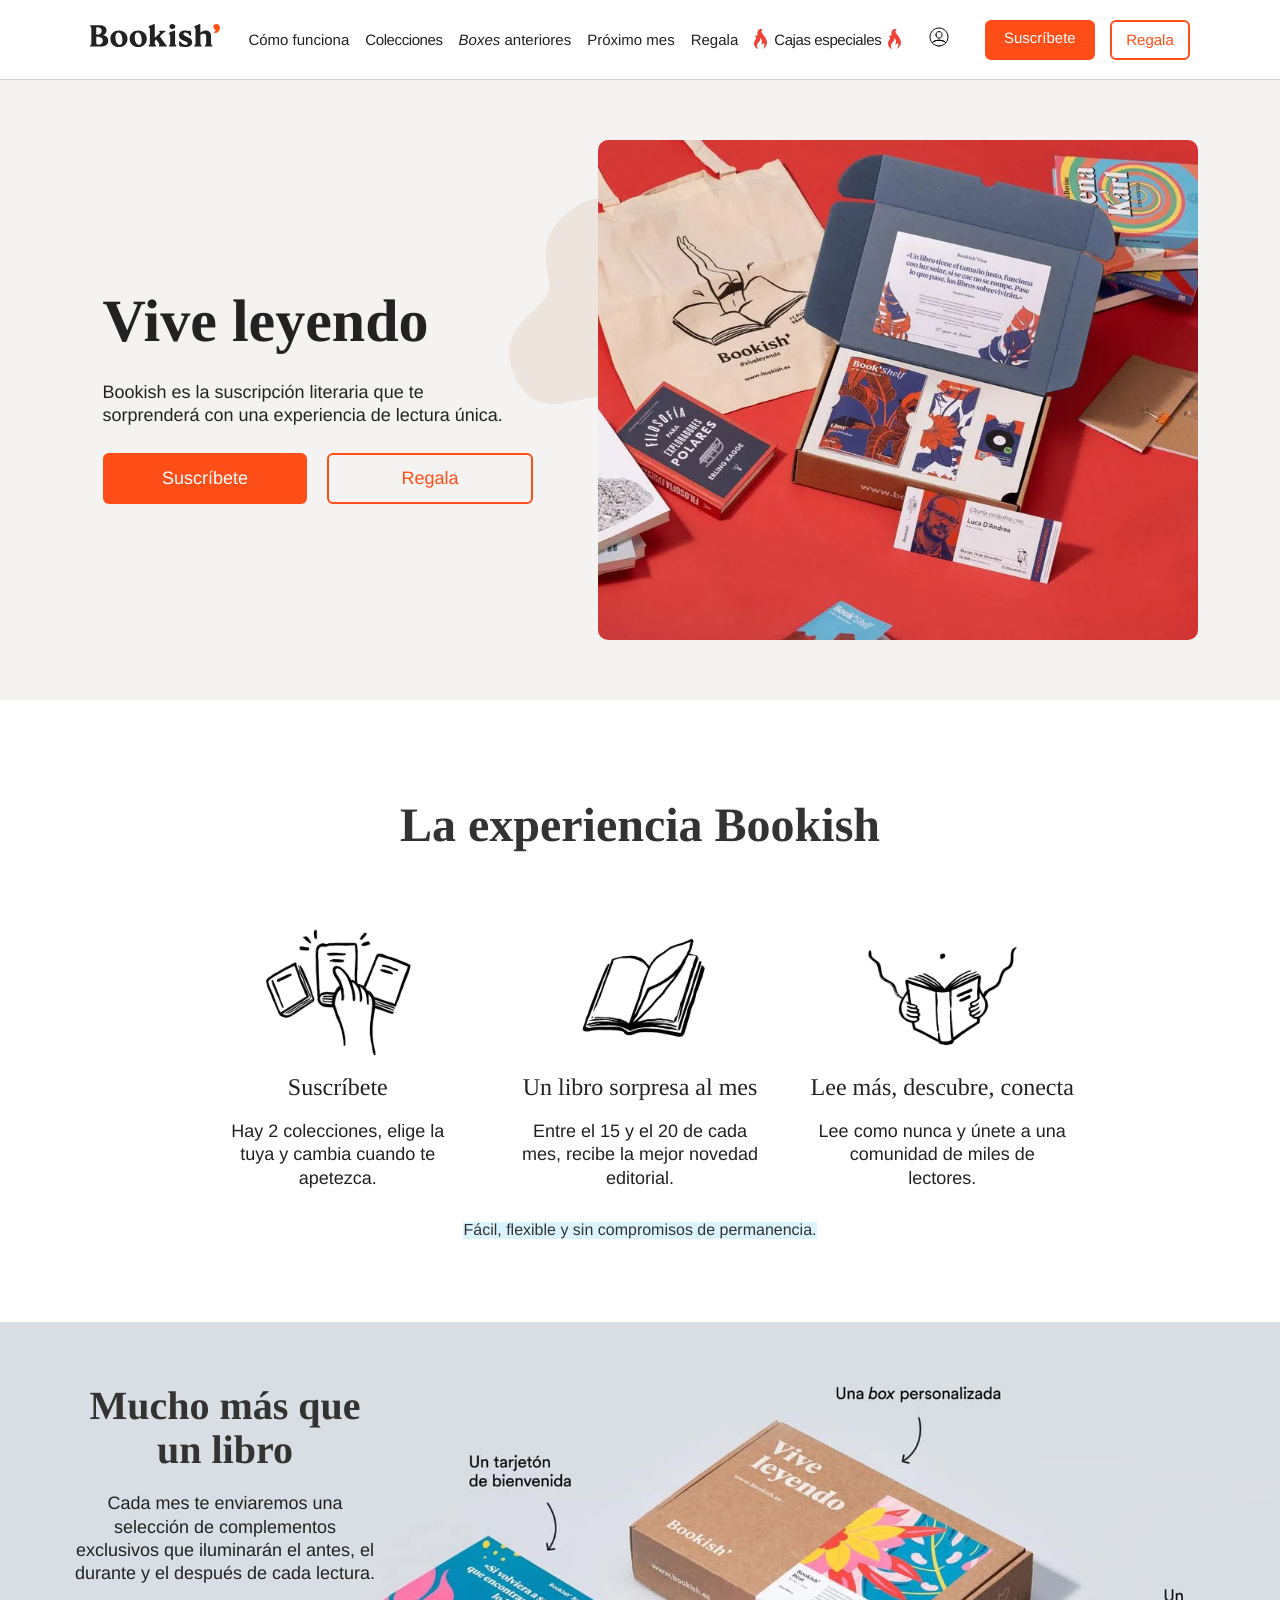
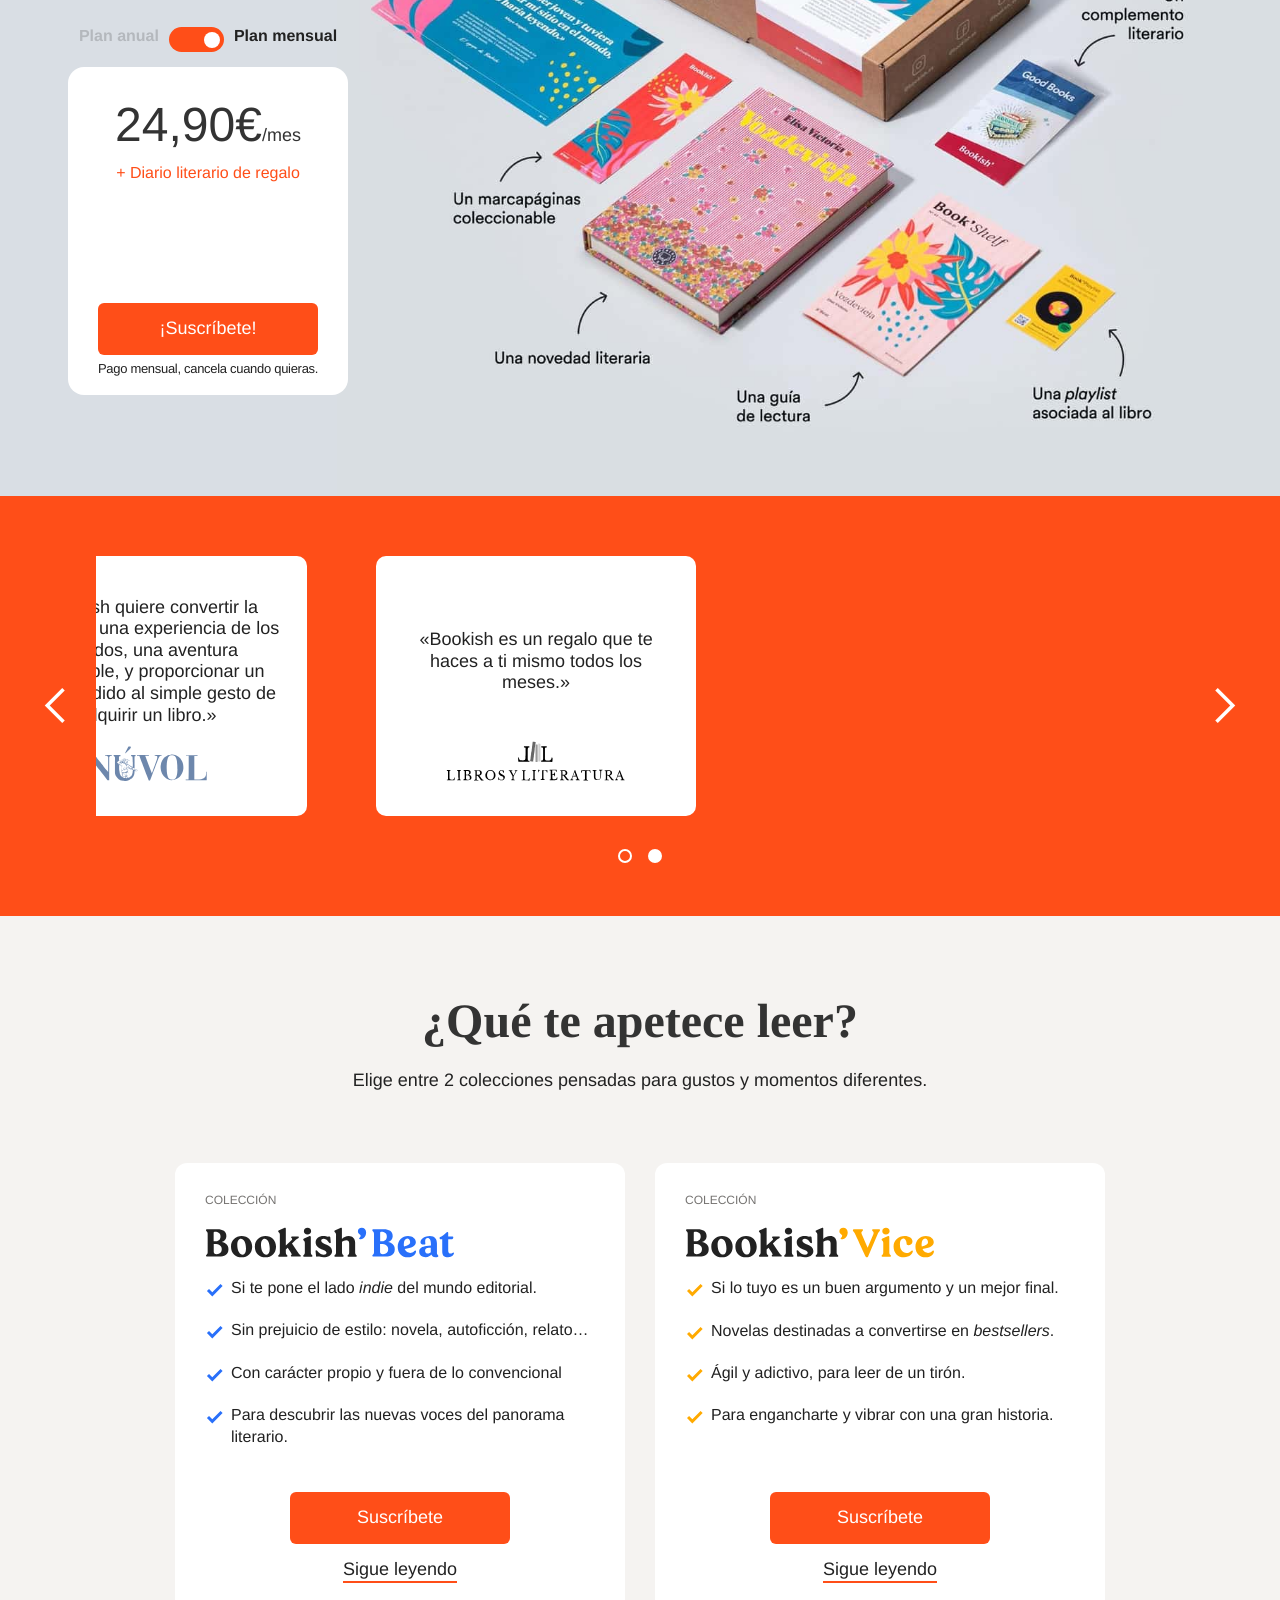
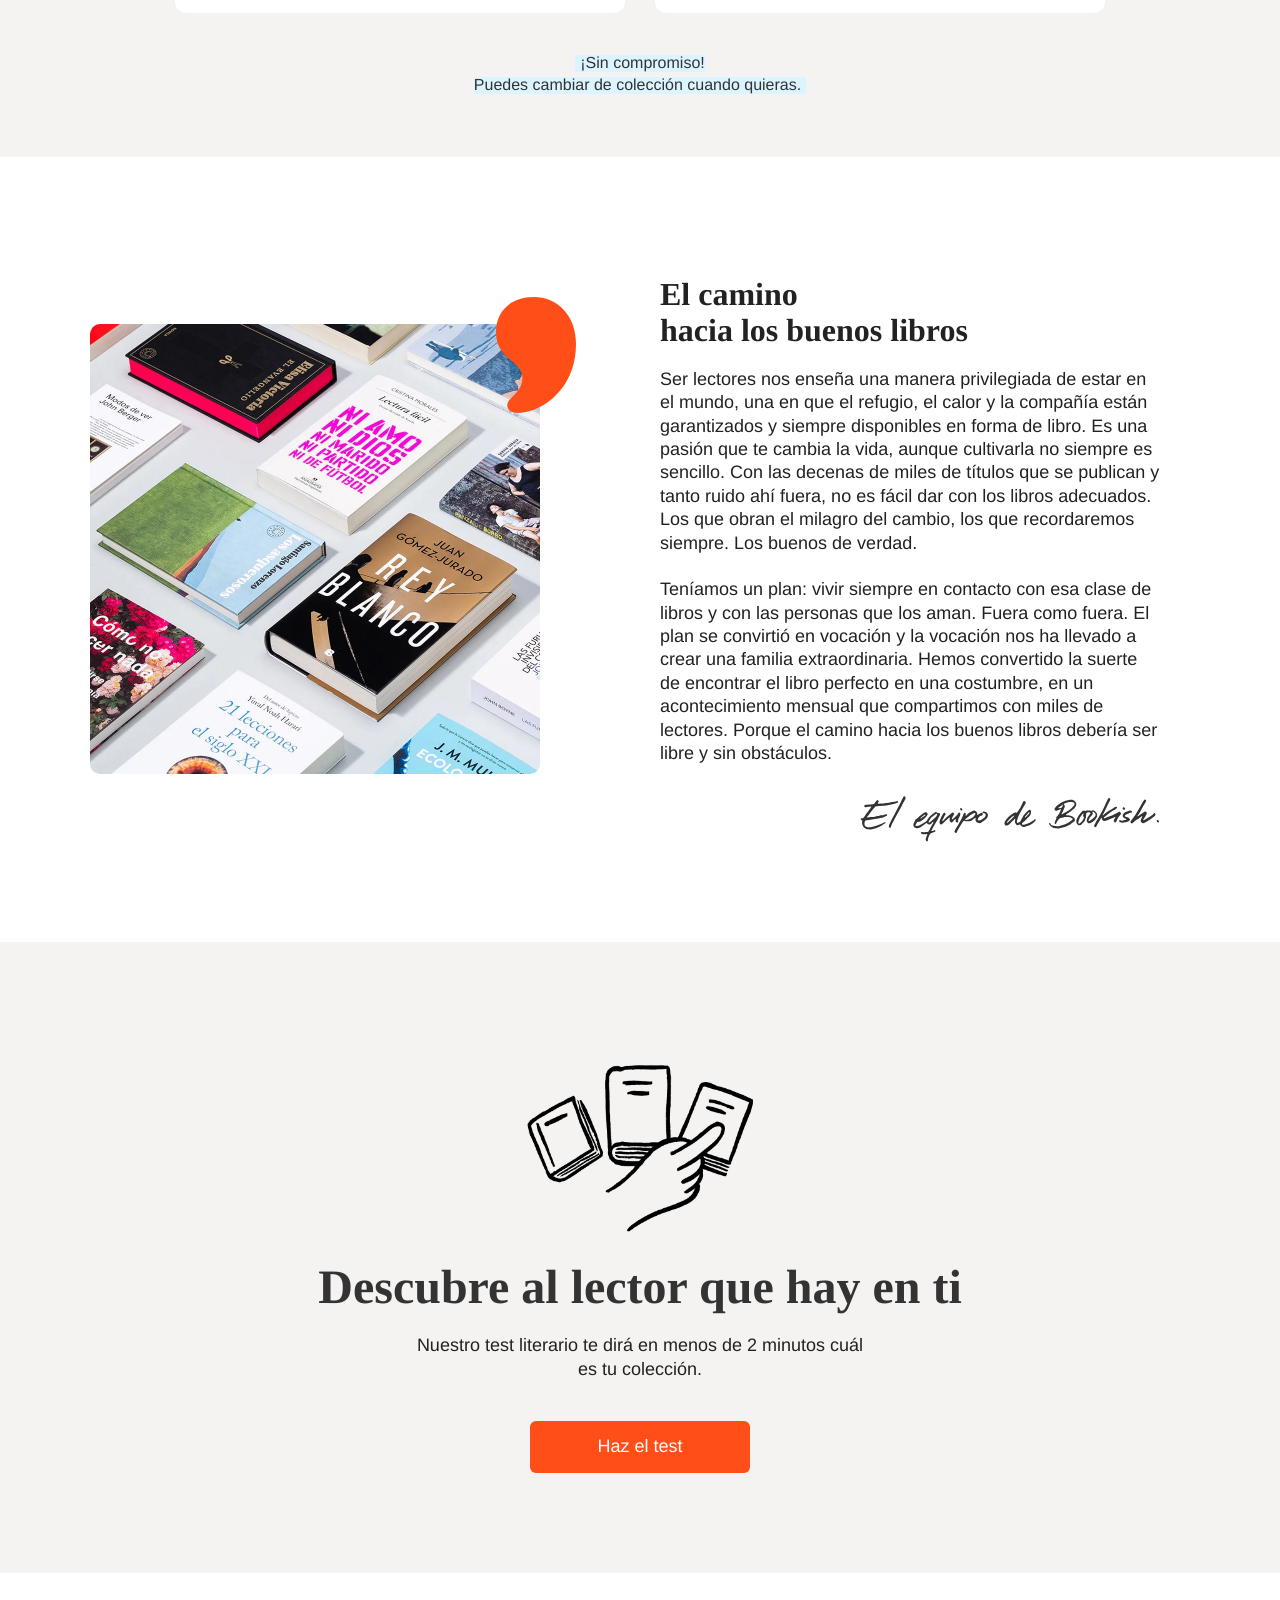
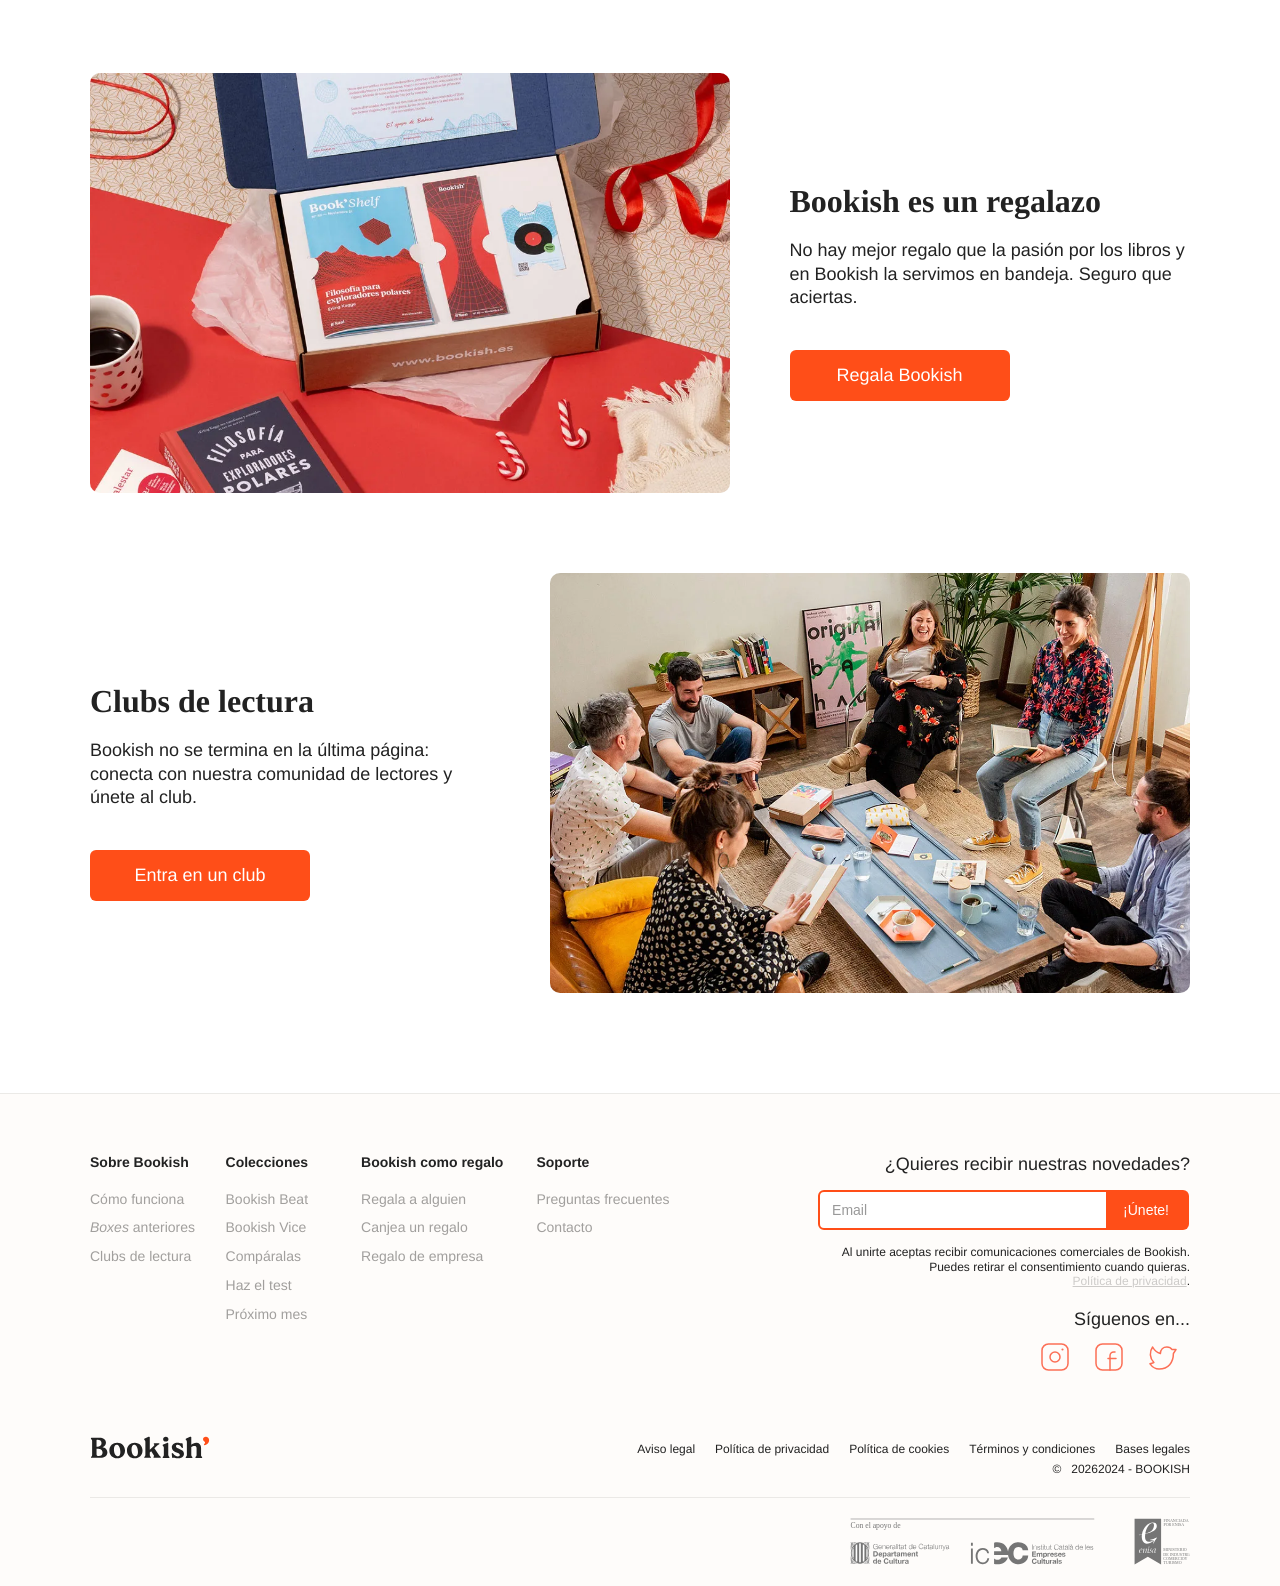
==== Bookish - Tu suscripción literaria.html @ 5142636c "added templates" ====
<!DOCTYPE html>
<!-- Last Published: Mon Apr 01 2024 09:16:56 GMT+0000 (Coordinated Universal Time) -->
<html data-wf-domain="www.bookish.es" data-wf-page="659bbad4dfbb35d8bf78a9a3" data-wf-site="6066efceac899333ef24572a"
    class="w-mod-js wf-ptsans-n4-active wf-ptsans-i4-active wf-ptsans-n7-active wf-ptsans-i7-active wf-montserrat-n1-active wf-montserrat-i1-active wf-montserrat-n2-active wf-montserrat-i2-active wf-montserrat-n3-active wf-montserrat-i3-active wf-montserrat-n4-active wf-montserrat-i4-active wf-montserrat-n5-active wf-montserrat-i5-active wf-montserrat-n6-active wf-montserrat-i6-active wf-montserrat-n7-active wf-montserrat-i7-active wf-montserrat-n8-active wf-montserrat-i8-active wf-montserrat-n9-active wf-montserrat-i9-active wf-inconsolata-n4-active wf-inconsolata-n7-active wf-active w-mod-ix">

<head>
    <meta http-equiv="content-type" content="text/html; charset=UTF-8">
    <style>
        .wf-force-outline-none[tabindex="-1"]:focus {
            outline: none;
        }
    </style>
    <meta charset="utf-8">
    <title>Bookish - Tu suscripción literaria</title>
    <link href="Bookish%20-%20Tu%20suscripci%C3%B3n%20literaria_files/new-bookish.webflow.f3809dcb9.min.css"
        rel="stylesheet" type="text/css">
    <link href="https://fonts.googleapis.com/" rel="preconnect">
    <link href="https://fonts.gstatic.com/" rel="preconnect" crossorigin="anonymous">
    <script type="text/javascript" charset="UTF-8" async=""
        src="Bookish%20-%20Tu%20suscripci%C3%B3n%20literaria_files/state.js"></script>
    <script type="text/javascript" async="" src="Bookish%20-%20Tu%20suscripci%C3%B3n%20literaria_files/v6.js"></script>
    <script type="text/javascript" async="" src="Bookish%20-%20Tu%20suscripci%C3%B3n%20literaria_files/js"></script>
    <script type="text/javascript" async="" src="Bookish%20-%20Tu%20suscripci%C3%B3n%20literaria_files/uc.js"
        id="Cookiebot"></script>
    <script async="" src="Bookish%20-%20Tu%20suscripci%C3%B3n%20literaria_files/gtm.js"></script>
    <script src="Bookish%20-%20Tu%20suscripci%C3%B3n%20literaria_files/webfont.js" type="text/javascript"></script>
    <link rel="stylesheet" href="Bookish%20-%20Tu%20suscripci%C3%B3n%20literaria_files/css.css" media="all">
    <script
        type="text/javascript">WebFont.load({ google: { families: ["PT Sans:400,400italic,700,700italic", "Montserrat:100,100italic,200,200italic,300,300italic,400,400italic,500,500italic,600,600italic,700,700italic,800,800italic,900,900italic", "Inconsolata:400,700"] } });</script>
    <script
        type="text/javascript">!function (o, c) { var n = c.documentElement, t = " w-mod-"; n.className += t + "js", ("ontouchstart" in o || o.DocumentTouch && c instanceof DocumentTouch) && (n.className += t + "touch") }(window, document);</script>
    <link
        href="https://assets-global.website-files.com/6066efceac899333ef24572a/60ab5e005cd420c2015b7c7e_bookish_favicon.png"
        rel="shortcut icon" type="image/x-icon">
    <link
        href="https://assets-global.website-files.com/6066efceac899333ef24572a/60ab5e0ccd8d1a595d7149c8_bookish_webclip.png"
        rel="apple-touch-icon">
    <link href="https://www.bookish.es/" rel="canonical"><!-- Google Tag Manager -->
    <script>(function (w, d, s, l, i) {
            w[l] = w[l] || []; w[l].push({
                'gtm.start':
                    new Date().getTime(), event: 'gtm.js'
            }); var f = d.getElementsByTagName(s)[0],
                j = d.createElement(s), dl = l != 'dataLayer' ? '&l=' + l : ''; j.async = true; j.src =
                    'https://www.googletagmanager.com/gtm.js?id=' + i + dl; f.parentNode.insertBefore(j, f);
        })(window, document, 'script', 'dataLayer', 'GTM-MS2N8386');</script>
    <!-- End Google Tag Manager -->

    <style>
        body {
            text-rendering: geometricPrecision !important;
            -webkit-font-smoothing: antialiased !important;
            -moz-osx-font-smoothing: grayscale !important;
        }

        .async-hide {
            opacity: 0 !important
        }

    </style>

<meta http-equiv="origin-trial"
        content="AymqwRC7u88Y4JPvfIF2F37QKylC04248hLCdJAsh8xgOfe/dVJPV3XS3wLFca1ZMVOtnBfVjaCMTVudWM//5g4AAAB7eyJvcmlnaW4iOiJodHRwczovL3d3dy5nb29nbGV0YWdtYW5hZ2VyLmNvbTo0NDMiLCJmZWF0dXJlIjoiUHJpdmFjeVNhbmRib3hBZHNBUElzIiwiZXhwaXJ5IjoxNjk1MTY3OTk5LCJpc1RoaXJkUGFydHkiOnRydWV9">
</head>

<body class="body-3">
    <div data-animation="over-left" class="navbar w-nav" data-easing2="ease-out" data-easing="ease-out"
        data-collapse="medium" data-w-id="2fa34dbb-60c3-e8f7-10e5-faa75fa2ff7d" role="banner" data-no-scroll="1"
        data-duration="200" data-doc-height="1">
        <div class="contenedor-navbar-100">
            <div class="navbar-content dark w-container"><a href="https://www.bookish.es/" aria-current="page"
                    class="brand w-nav-brand w--current" aria-label="home"><img
                        src="Bookish%20-%20Tu%20suscripci%C3%B3n%20literaria_files/609d0c6fb662ca4971bb6c40_bookish_logo.svg"
                        loading="lazy" alt="Logo Bookish" class="logo-menu"></a>
                <nav role="navigation" class="nav-menu-1 w-nav-menu"><a href="https://www.bookish.es/"
                        aria-current="page" class="logo-menu-mobile w-inline-block w--current"><img
                            src="Bookish%20-%20Tu%20suscripci%C3%B3n%20literaria_files/609d0c6fb662ca4971bb6c40_bookish_logo.svg"
                            loading="lazy" alt="Logo Bookish" class="logo-menu"></a>
                    <div class="separador-menu-mobile"></div>
                    <div class="grupo-links-menu-mobile"><a href="https://www.bookish.es/como-funciona"
                            class="nav-link w-nav-link" style="max-width: 1140px;">Cómo funciona</a>
                        <div data-w-id="92379f03-b994-f6e9-7036-306335e03eea" class="abrir-colecciones"><img
                                src="Bookish%20-%20Tu%20suscripci%C3%B3n%20literaria_files/606c9c5ef146a844783ee111_Arrow.svg"
                                loading="lazy" alt="Imagen decorativa Bookish" class="image-35">
                            <div>Colecciones</div>
                        </div>
                        <div class="submenu-cole-mobile"
                            style="transform: translate3d(0px, 0px, 0px) scale3d(1, 1, 1) rotateX(0deg) rotateY(0deg) rotateZ(0deg) skew(0deg); transform-style: preserve-3d;">
                            <div data-w-id="92379f03-b994-f6e9-7036-306335e03eef" class="cerrar-colecciones"><img
                                    src="Bookish%20-%20Tu%20suscripci%C3%B3n%20literaria_files/606c9c5ef146a844783ee111_Arrow.svg"
                                    loading="lazy" width="15" alt="Imagen decorativa Bookish" class="image-34">
                                <div class="coleccines-back">Colecciones</div>
                            </div>
                            <div class="lineas-ed"><a href="https://www.bookish.es/coleccion-beat"
                                    class="link-block-2 w-inline-block">
                                    <div class="img-linea-beat"></div>
                                    <div class="logo-linea"><img
                                            src="Bookish%20-%20Tu%20suscripci%C3%B3n%20literaria_files/609d60ce9f365d6555e12cde_bookish_beat_logo.svg"
                                            loading="lazy" alt="Logo Bookish Beat" class="image-33 slim"></div>
                                    <p class="small-text-b-r-c-copy top-margin-10">Las joyas más escondidas del panorama
                                        editorial actual</p>
                                </a><a href="https://www.bookish.es/coleccion-vice" class="link-block-2 w-inline-block">
                                    <div class="img-linea-vice"></div>
                                    <div class="logo-linea"><img
                                            src="Bookish%20-%20Tu%20suscripci%C3%B3n%20literaria_files/609d5e604482a06df9868244_bookish_vice_logo.svg"
                                            loading="lazy" alt="Logo Bookish Vice" class="image-33 slim"></div>
                                    <p class="small-text-b-r-c-copy top-margin-10">Las novelas más adictivas que
                                        devorarás sin poder dormir</p>
                                </a><a href="https://www.bookish.es/coleccion-real"
                                    class="link-block-2 real w-inline-block">
                                    <div class="img-linea-real"></div>
                                    <div class="logo-linea"><img
                                            src="Bookish%20-%20Tu%20suscripci%C3%B3n%20literaria_files/609d60ce861ee64a14722933_bookish_real_logo.svg"
                                            loading="lazy" alt="Logo Bookish Real" class="image-33 slim"></div>
                                    <p class="small-text-b-r-c-copy top-margin-10">¡Para no dejar de aprender! La no
                                        ficción más refrescante</p>
                                </a></div>
                            <div class="separador-menu-mobile-2"></div>
                            <div class="comparar">
                                <div class="h3-b-c small">3 Colecciones ¿No sabes cuál es la tuya?</div>
                                <div class="big-text-b-r-l menu">¿No sabes cuál es la tuya?</div><a
                                    href="https://www.bookish.es/test-literario"
                                    class="big-button-clear _180px slim w-button">Haz el test</a><a
                                    href="https://www.bookish.es/colecciones"
                                    class="text-link-2 margin-top-20">Compáralas</a>
                            </div>
                        </div>
                        <div data-hover="true" data-delay="0" data-w-id="92379f03-b994-f6e9-7036-306335e03f10"
                            class="nav-link-2 w-dropdown" style="max-width: 1140px;">
                            <div class="dropdown-toggle w-dropdown-toggle" id="w-dropdown-toggle-0"
                                aria-controls="w-dropdown-list-0" aria-haspopup="menu" aria-expanded="false"
                                role="button" tabindex="0">
                                <div>Colecciones</div><a href="https://www.bookish.es/colecciones"
                                    class="div-block-57 w-inline-block"></a>
                            </div>
                            <nav class="dropdown-list w-dropdown-list" id="w-dropdown-list-0"
                                aria-labelledby="w-dropdown-toggle-0">
                                <div class="container-1140">
                                    <div class="lineas-ed"><a href="https://www.bookish.es/coleccion-beat"
                                            class="link-block-2 w-inline-block" tabindex="0">
                                            <div class="img-linea-beat"></div>
                                            <div class="logo-linea"><img
                                                    src="Bookish%20-%20Tu%20suscripci%C3%B3n%20literaria_files/609d60ce9f365d6555e12cde_bookish_beat_logo.svg"
                                                    loading="lazy" alt="Logo Bookish Beat" class="image-33"></div>
                                            <p class="small-text-b-r-c-copy top-margin-10">Nuestra selección más
                                                personal de narrativa independiente</p>
                                        </a><a href="https://www.bookish.es/coleccion-vice"
                                            class="link-block-2 w-inline-block" tabindex="0">
                                            <div class="img-linea-vice"></div>
                                            <div class="logo-linea"><img
                                                    src="Bookish%20-%20Tu%20suscripci%C3%B3n%20literaria_files/609d5e604482a06df9868244_bookish_vice_logo.svg"
                                                    loading="lazy" alt="Logo Bookish Vice" class="image-33"></div>
                                            <p class="small-text-b-r-c-copy top-margin-10">Los próximos
                                                <em>bestsellers</em> que engancharán al mundo</p>
                                        </a><a href="https://www.bookish.es/coleccion-real"
                                            class="link-block-2 real w-inline-block" tabindex="0">
                                            <div class="img-linea-real"></div>
                                            <div class="logo-linea"><img
                                                    src="Bookish%20-%20Tu%20suscripci%C3%B3n%20literaria_files/609d60ce861ee64a14722933_bookish_real_logo.svg"
                                                    loading="lazy" alt="Logo Bookish Real" class="image-33"></div>
                                            <p class="small-text-b-r-c-copy top-margin-10 ch22">La mejor no ficción
                                                sobre los temas claves del momento</p>
                                        </a></div>
                                    <div class="separador-menu-mobile-2"></div>
                                    <div class="comparar">
                                        <div class="h3-b-c small m3-20">2 Colecciones ¿No sabes cuál es la tuya?</div>
                                        <div class="big-text-b-r-l menu">¿No sabes cuál es la tuya?</div><a
                                            href="https://www.bookish.es/test-literario"
                                            class="big-button-clear _180px w-button" tabindex="0">Haz el test</a><a
                                            href="https://www.bookish.es/colecciones" class="text-link-2 margin-top-20"
                                            tabindex="0">Compáralas</a>
                                    </div>
                                </div>
                            </nav>
                        </div><a href="https://www.bookish.es/boxes-anteriores-beat" class="nav-link w-nav-link"
                            style="max-width: 1140px;"><em>Boxes </em>anteriores</a><a
                            href="https://www.bookish.es/proximo-mes" class="nav-link w-nav-link"
                            style="max-width: 1140px;">Próximo mes</a><a href="https://www.bookish.es/regala"
                            class="nav-link w-nav-link" style="max-width: 1140px;">Regala </a>
                        <div data-w-id="58b6fff1-b371-0aa4-2a60-c50502c04f0e" class="abrir-cajas-especiales"><img
                                src="Bookish%20-%20Tu%20suscripci%C3%B3n%20literaria_files/606c9c5ef146a844783ee111_Arrow.svg"
                                loading="lazy" alt="Imagen decorativa Bookish" class="image-35"><img
                                src="Bookish%20-%20Tu%20suscripci%C3%B3n%20literaria_files/64393531300f2ad453cbbe4d_20.svg"
                                loading="lazy" width="40" alt="" class="_20-2"><img
                                src="Bookish%20-%20Tu%20suscripci%C3%B3n%20literaria_files/62ef88ba7ed5f43fe0cd558c_llama-icon.svg"
                                loading="lazy" width="13" alt="" class="image-103">
                            <div>Cajas especiales</div>
                        </div>
                        <div class="submenu-ce-mobile"
                            style="transform: translate3d(0px, 0px, 0px) scale3d(1, 1, 1) rotateX(0deg) rotateY(0deg) rotateZ(0deg) skew(0deg); transform-style: preserve-3d;">
                            <div data-w-id="c78bae6e-bb09-9a6b-713d-2f039f38ea2e" class="cerrar-colecciones"><img
                                    src="Bookish%20-%20Tu%20suscripci%C3%B3n%20literaria_files/606c9c5ef146a844783ee111_Arrow.svg"
                                    loading="lazy" width="15" alt="Imagen decorativa Bookish" class="image-34">
                                <div class="coleccines-back">Cajas especiales</div>
                            </div>
                            <div class="lineas-ed"><a
                                    href="https://www.bookish.es/la-grieta-del-silencio-javier-castillo"
                                    class="link-block-3 w-inline-block">
                                    <div class="sdfdfdsf"></div>
                                    <div>
                                        <div class="titulo-ce-menumobile">Javier Castillo</div>
                                        <p class="small-text-b-r-c-copy top-margin-10">La grieta del silencio</p>
                                    </div>
                                </a><a href="https://www.bookish.es/maldita-roma-santiago-posteguillo"
                                    class="link-block-3 w-inline-block">
                                    <div class="div-block-141-copy-copy-copy"></div>
                                    <div>
                                        <div class="titulo-ce-menumobile">Santiago Posteguillo</div>
                                        <p class="small-text-b-r-c-copy top-margin-10">Maldita Roma</p>
                                    </div>
                                </a><a href="https://www.bookish.es/juan-gomez-jurado-todo-vuelve"
                                    class="link-block-3 w-inline-block">
                                    <div class="div-block-141-copy"></div>
                                    <div>
                                        <div class="titulo-ce-menumobile">Juan Gómez-Jurado</div>
                                        <p class="small-text-b-r-c-copy top-margin-10">Todo vuelve</p>
                                    </div>
                                </a><a href="https://www.bookish.es/cajas-especiales"
                                    class="link-block-3-copy w-inline-block">
                                    <div class="flecha-div">
                                        <div class="text-block-63">+</div>
                                    </div>
                                    <div class="titulo-ce-menumobile">Ver todas las cajas →</div>
                                </a></div>
                        </div>
                        <div class="separador-menu-mobile-2"></div>
                        <div class="div-club-accede">
                            <div data-hover="true" data-delay="0" data-w-id="997d1eda-253c-6aa1-8d53-f4b35de45561"
                                class="nav-link-2 w-dropdown" style="max-width: 1140px;">
                                <div class="dropdown-toggle w-dropdown-toggle" id="w-dropdown-toggle-1"
                                    aria-controls="w-dropdown-list-1" aria-haspopup="menu" aria-expanded="false"
                                    role="button" tabindex="0"><img
                                        src="Bookish%20-%20Tu%20suscripci%C3%B3n%20literaria_files/64393531300f2ad453cbbe4d_20.svg"
                                        loading="lazy" width="30" alt="" class="_20-1"><img
                                        src="Bookish%20-%20Tu%20suscripci%C3%B3n%20literaria_files/62ef88ba7ed5f43fe0cd558c_llama-icon.svg"
                                        loading="lazy" width="13" alt="" class="image-103">
                                    <div>Cajas especiales</div><img
                                        src="Bookish%20-%20Tu%20suscripci%C3%B3n%20literaria_files/62ef88ba7ed5f43fe0cd558c_llama-icon.svg"
                                        loading="lazy" width="13" alt="" class="image-103-copy"><a
                                        href="https://www.bookish.es/cajas-especiales"
                                        class="div-block-57-copy w-inline-block"></a>
                                </div>
                                <nav class="dropdown-list w-dropdown-list" id="w-dropdown-list-1"
                                    aria-labelledby="w-dropdown-toggle-1">
                                    <div class="container-1140-copy">
                                        <div class="lineas-ed"><a
                                                href="https://www.bookish.es/la-grieta-del-silencio-javier-castillo"
                                                class="link-block-2 w-inline-block" tabindex="0"><img
                                                    src="Bookish%20-%20Tu%20suscripci%C3%B3n%20literaria_files/64393531300f2ad453cbbe4d_20.svg"
                                                    loading="lazy" width="60" alt="" class="promo">
                                                <div class="img-ce-01"></div>
                                                <div class="titulo-ce">
                                                    <div class="text-block-50">Javier Castillo</div>
                                                </div>
                                                <p class="small-text-b-r-c-copy top-margin-10"><em>La grieta del
                                                        silencio,</em> la tercera parte de <em>La chica de nieve</em>
                                                </p>
                                            </a><a href="https://www.bookish.es/maldita-roma-santiago-posteguillo"
                                                class="link-block-2 w-inline-block" tabindex="0"><img
                                                    src="Bookish%20-%20Tu%20suscripci%C3%B3n%20literaria_files/64393531300f2ad453cbbe4d_20.svg"
                                                    loading="lazy" width="60" alt="" class="promo">
                                                <div class="img-ce-02"></div>
                                                <div class="titulo-ce">
                                                    <div class="text-block-50">Santiago Posteguillo</div>
                                                </div>
                                                <p class="small-text-b-r-c-copy top-margin-10">La leyenda de Julio César
                                                    continúa en <em>Maldita Roma</em></p>
                                            </a><a href="https://www.bookish.es/juan-gomez-jurado-todo-vuelve"
                                                class="link-block-2 w-inline-block" tabindex="0"><img
                                                    src="Bookish%20-%20Tu%20suscripci%C3%B3n%20literaria_files/64393531300f2ad453cbbe4d_20.svg"
                                                    loading="lazy" width="60" alt="" class="promo">
                                                <div class="img-ce-04"></div>
                                                <div class="titulo-ce">
                                                    <div class="text-block-50">Juan Gómez-Jurado</div>
                                                </div>
                                                <p class="small-text-b-r-c-copy top-margin-10">La brillante segunda
                                                    parte del fenómeno de ventas <em>Todo Arde</em>.</p>
                                            </a><a href="https://www.bookish.es/cajas-especiales"
                                                class="link-block-2 w-inline-block" tabindex="0">
                                                <div class="ver-todas">
                                                    <div class="text-block-62">Ver todas las cajas especiales →</div>
                                                </div>
                                            </a></div>
                                        <div class="separador-menu-mobile-2"></div>
                                    </div>
                                </nav>
                            </div><a href="https://www.bookish.es/clubs-de-lectura"
                                class="link-block margin-left w-inline-block">
                                <div class="icon-club-svg w-embed"><!--?xml version="1.0" encoding="UTF-8"?-->
                                    <svg width="100%" height="auto" viewBox="0 0 14.999 19" version="1.1"
                                        xmlns="http://www.w3.org/2000/svg" xlink="http://www.w3.org/1999/xlink">
                                        <title>bookish_clubs_lectura</title>
                                        <g id="bookish_clubs_lectura" stroke="none" stroke-width="1" fill="none"
                                            fill-rule="evenodd">
                                            <path
                                                d="M1,4.498 L1,16.869 C1,17.493 1.507,18 2.13,18 L12.869,18 C13.492,18 13.999,17.493 13.999,16.869 L13.999,6.13 C13.999,5.506 13.492,4.999 12.869,4.999 L2.499,4.999 C1.937,4.999 1.418,4.812 1,4.498 M12.869,19 L2.13,19 C0.955,19 0,18.044 0,16.869 L0,2.5 C0,1.121 1.121,0 2.499,0 L14.499,0 C14.775,0 14.999,0.224 14.999,0.5 C14.999,0.776 14.775,1 14.499,1 L2.499,1 C1.673,1 1,1.673 1,2.5 C1,3.326 1.673,3.999 2.499,3.999 L12.869,3.999 C14.044,3.999 14.999,4.955 14.999,6.13 L14.999,16.869 C14.999,18.044 14.044,19 12.869,19"
                                                id="Fill-1" fill="currentColor"></path>
                                            <path
                                                d="M7.9717,13.8564 C7.9717,12.8154 7.2817,12.1644 5.5757,12.1644 L5.3417,12.1644 L5.3417,14.6374 C5.3417,15.1324 5.5757,15.4314 6.2917,15.4314 C7.3857,15.4314 7.9717,14.8454 7.9717,13.8564 L7.9717,13.8564 Z M5.3417,11.2794 L5.6797,11.2794 C6.7087,11.2794 7.5157,10.8624 7.5157,9.6904 C7.5157,8.6884 6.7867,8.1934 5.7327,8.1934 L5.6547,8.1934 C5.4197,8.1934 5.3417,8.2854 5.3417,8.4934 L5.3417,11.2794 Z M10.1187,13.7914 C10.1187,15.5364 8.7267,16.2124 7.0987,16.2124 L3.1157,16.2124 C2.9197,16.2124 2.8557,16.0954 2.8557,15.9654 C2.8557,15.6144 3.3887,15.5874 3.3887,14.9234 L3.3887,8.7014 C3.3887,8.0374 2.8557,8.0114 2.8557,7.6604 C2.8557,7.5294 2.9197,7.4134 3.1157,7.4134 L6.6177,7.4134 C8.2447,7.4134 9.4687,8.0894 9.4687,9.5864 C9.4687,10.5244 8.7907,11.1884 7.9717,11.4874 C9.1297,11.7344 10.1187,12.4124 10.1187,13.7914 L10.1187,13.7914 Z"
                                                id="Fill-3" fill="currentColor"></path>
                                            <path
                                                d="M10.0205,8.0243 C10.0205,7.3353 10.5415,6.8913 11.2695,6.8913 C12.0645,6.8913 12.6885,7.4773 12.6885,8.4153 C12.6885,9.8853 11.5305,10.6413 10.7225,10.6413 C10.5275,10.6413 10.3975,10.5373 10.3975,10.3803 C10.3975,10.1463 10.9055,10.0033 10.9055,9.4823 C10.9055,8.9743 10.0205,8.9103 10.0205,8.0243"
                                                id="Fill-5" fill="currentColor"></path>
                                        </g>
                                    </svg>
                                </div>
                                <div class="menu-link">Clubs de lectura</div>
                            </a><a href="https://shopify.bookish.es/account/login" class="login w-inline-block">
                                <div class="icon-login-off w-embed"><!--?xml version="1.0" encoding="UTF-8"?-->
                                    <svg width="20px" height="20px" viewBox="0 0 20 20" version="1.1"
                                        xmlns="http://www.w3.org/2000/svg" xlink="http://www.w3.org/1999/xlink">
                                        <title>8B0E3BB0-FF9D-4CF0-AEED-5F30E436F4F3</title>
                                        <g id="Páginas" stroke="none" stroke-width="1" fill="none" fill-rule="evenodd"
                                            stroke-linecap="round" stroke-linejoin="round">
                                            <g id="0.1-Menu_open" transform="translate(-1129.000000, -30.000000)"
                                                stroke="currentColor">
                                                <g id="icon-login" transform="translate(1129.999396, 31.000000)">
                                                    <path
                                                        d="M5.994638,6.83002965 C5.994638,5.04114767 6.92936417,3.59026222 9.0009782,3.59026222 C11.0704185,3.59026222 12.0051446,5.04114767 12.0051446,6.83002965 C12.0051446,8.61891162 11.2214963,10.0697971 9.0009782,10.0697971 C6.77937323,10.0697971 5.994638,8.61891162 5.994638,6.83002965 Z"
                                                        id="Stroke-1"></path>
                                                    <path
                                                        d="M8.99945655,12.2439516 C12.2394783,12.2439516 14.5002113,13.2340315 15.8849103,14.7914239 C17.203309,13.2253371 18,11.2071391 18,9.00092378 C18,4.02987508 13.9708955,2.70277633e-14 8.99945655,2.70277633e-14 C4.02910452,2.70277633e-14 8.10896546e-14,4.02987508 8.10896546e-14,9.00092378 C8.10896546e-14,11.2071391 0.796691021,13.2253371 2.11508967,14.7914239 C3.49978866,13.2340315 5.76052171,12.2439516 8.99945655,12.2439516 Z"
                                                        id="Stroke-3"></path>
                                                    <path
                                                        d="M8.99945655,18 C11.764507,18 14.2339231,16.7523472 15.8849103,14.7906631 C14.5002113,13.2332707 12.2394783,12.2442777 8.99945655,12.2442777 C5.76052171,12.2442777 3.49978866,13.2332707 2.11508967,14.7906631 C3.76607693,16.7523472 6.23549303,18 8.99945655,18 Z"
                                                        id="Stroke-5"></path>
                                                </g>
                                            </g>
                                        </g>
                                    </svg>
                                </div>
                                <div class="menu-link-accede">Accede</div>
                            </a>
                        </div><a href="https://www.bookish.es/suscribete-escoge-coleccion-y-plan"
                            class="nav-link-btn-menu-mobile w-nav-link" style="max-width: 1140px;">Suscríbete</a><a
                            href="https://www.bookish.es/regala" class="nav-link-btn-menu-mobile-2 w-nav-link"
                            style="max-width: 1140px;">Regala</a>
                    </div>
                </nav><a href="https://www.bookish.es/suscribete-escoge-coleccion-y-plan" id="subscribe"
                    class="nav-link-btn w-nav-link">Suscríbete</a><a href="https://www.bookish.es/regala" id="regala"
                    class="nav-link-btn regala w-nav-link">Regala</a>
                <div class="menu-button w-nav-button" style="-webkit-user-select: text;" aria-label="menu" role="button"
                    tabindex="0" aria-controls="w-nav-overlay-0" aria-haspopup="menu" aria-expanded="false">
                    <div class="ham-icon w-embed" style="display: block;"><!--?xml version="1.0" encoding="utf-8"?-->
                        <!-- Generator: Adobe Illustrator 25.0.0, SVG Export Plug-In . SVG Version: 6.00 Build 0)  -->
                        <svg version="1.1" id="Layer_1" xmlns="http://www.w3.org/2000/svg"
                            xlink="http://www.w3.org/1999/xlink" x="0px" y="0px" viewBox="0 0 25.5 24.14"
                            style="enable-background:new 0 0 25.5 24.14;" xml:space="preserve">
                            <style type="text/css">
                                .st0 {
                                    fill: currentColor;
                                }
                            </style>
                            <g>
                                <path class="st0" d="M19.63,9.03H5.87c-0.55,0-1-0.45-1-1v0c0-0.55,0.45-1,1-1h13.76c0.55,0,1,0.45,1,1v0
		C20.63,8.58,20.19,9.03,19.63,9.03z"></path>
                                <path class="st0" d="M19.63,17.11H5.87c-0.55,0-1-0.45-1-1v0c0-0.55,0.45-1,1-1h13.76c0.55,0,1,0.45,1,1v0
		C20.63,16.66,20.19,17.11,19.63,17.11z"></path>
                            </g>
                        </svg>
                    </div><img
                        src="Bookish%20-%20Tu%20suscripci%C3%B3n%20literaria_files/6078714a5649e1a88b594b29_close-icon.svg"
                        loading="lazy" width="30" alt="Imagen decorativa Bookish" class="close-icon"
                        style="display: none;">
                </div>
                <div class="w-embed">
                    <style>
                        .w-nav[data-animation="over-left"] .w-nav-overlay,
                        .w-nav[data-animation="over-left"] [data-nav-menu-open] {
                            z-index: 1005;
                        }
                    </style>
                </div>
            </div>
        </div>
        <div data-w-id="0b3b7916-e02e-2729-436f-a8a2c13d8d2a" class="fondo-navbar" style="opacity: 1;"></div>
        <div class="w-nav-overlay" data-wf-ignore="" id="w-nav-overlay-0"></div>
    </div>
    <div class="section-hero full-navidad">
        <div class="module-hero full-navidad w-container">
            <div class="div-hero full">
                <div class="div-texto-hero">
                    <h1 class="h1-b-l full">Una Navidad de libro</h1>
                </div>
                <div class="div-block-86-copy">
                    <p class="big-text-b-r-l margin-bottom-20 centered blackfriday">Bookish es la suscripción literaria
                        que te sorprenderá con una experiencia de lectura única.</p>
                </div>
                <div class="div-block-79"><a id="home-button-suscribete"
                        href="https://www.bookish.es/suscribete-escoge-coleccion-y-plan"
                        class="suscribete white w-button">Suscríbete</a><a id="home-button-regala"
                        href="https://www.bookish.es/regala" class="big-button-clear-3 white w-button">Regala</a></div>
                <div class="div-block-96"><a id="home-button-dia-libro"
                        href="https://www.bookish.es/suscribete-escoge-coleccion-y-plan" class="w-inline-block"><img
                            src="Bookish%20-%20Tu%20suscripci%C3%B3n%20literaria_files/6241ac36073e4acdb5df7f48_sticker2.png"
                            loading="lazy" alt="Especial Día del Libro" width="196" class="sticker"></a></div>
            </div>
            <div class="img-hero-full-navidad"><img
                    src="Bookish%20-%20Tu%20suscripci%C3%B3n%20literaria_files/656d989aa1dc8a36b1d6fea4_hero-navidad2.png"
                    loading="lazy"
                    srcset="Bookish%20-%20Tu%20suscripci%C3%B3n%20literaria_files/656d989aa1dc8a36b1d6fea4_hero-navidad2-p-500.png 500w, Bookish%20-%20Tu%20suscripci%C3%B3n%20literaria_files/656d989aa1dc8a36b1d6fea4_hero-navidad2.png 780w"
                    alt="" sizes="100vw" class="image-155-copy"></div>
        </div>
    </div>
    <div class="section-hero-event">
        <div class="module-hero-event w-container">
            <div class="div-hero-left"><img
                    src="Bookish%20-%20Tu%20suscripci%C3%B3n%20literaria_files/6486ecd5530f85741608d914_img-left.png"
                    loading="lazy" height="" sizes="100vw" alt=""
                    srcset="Bookish%20-%20Tu%20suscripci%C3%B3n%20literaria_files/6486ecd5530f85741608d914_img-left-p-500.png 500w, Bookish%20-%20Tu%20suscripci%C3%B3n%20literaria_files/6486ecd5530f85741608d914_img-left-p-800.png 800w, Bookish%20-%20Tu%20suscripci%C3%B3n%20literaria_files/6486ecd5530f85741608d914_img-left-p-1080.png 1080w, Bookish%20-%20Tu%20suscripci%C3%B3n%20literaria_files/6486ecd5530f85741608d914_img-left.png 1221w">
            </div>
            <div class="div-hero-event">
                <div class="div-texto-hero-copy">
                    <h1 class="h1-b-l-copy">Lee con orgullo y sin prejuicio</h1>
                </div>
                <div class="div-block-86-copy-copy">
                    <p class="big-text-b-r-l margin-bottom-20 centered">Bookish es la suscripción literaria que te
                        sorprenderá con una experiencia de lectura única.</p>
                </div>
                <div class="div-block-79-copy"><a id="home-button-suscribete"
                        href="https://www.bookish.es/suscribete-escoge-coleccion-y-plan"
                        class="suscribete w-button">Suscríbete</a><a id="home-button-regala"
                        href="https://www.bookish.es/regala" class="big-button-clear-3 w-button">Regala</a></div>
                <div class="div-block-96"><a id="home-button-dia-libro"
                        href="https://www.bookish.es/suscribete-escoge-coleccion-y-plan" class="w-inline-block"><img
                            src="Bookish%20-%20Tu%20suscripci%C3%B3n%20literaria_files/6241ac36073e4acdb5df7f48_sticker2.png"
                            loading="lazy" alt="Especial Día del Libro" width="196" class="sticker"></a></div>
            </div>
            <div class="div-block-165"><img
                    src="Bookish%20-%20Tu%20suscripci%C3%B3n%20literaria_files/648364b60f17a88b8af77ffe_image%209.png"
                    loading="lazy" sizes="100vw"
                    srcset="Bookish%20-%20Tu%20suscripci%C3%B3n%20literaria_files/648364b60f17a88b8af77ffe_image%209-p-500.png 500w, Bookish%20-%20Tu%20suscripci%C3%B3n%20literaria_files/648364b60f17a88b8af77ffe_image%209-p-800.png 800w, Bookish%20-%20Tu%20suscripci%C3%B3n%20literaria_files/648364b60f17a88b8af77ffe_image%209.png 991w"
                    alt="" class="image-142"></div>
            <div class="div-hero-right"><img
                    src="Bookish%20-%20Tu%20suscripci%C3%B3n%20literaria_files/6486ecd654e2b257eeccbfe9_img-right.png"
                    loading="lazy" height="" sizes="100vw" alt=""
                    srcset="Bookish%20-%20Tu%20suscripci%C3%B3n%20literaria_files/6486ecd654e2b257eeccbfe9_img-right-p-500.png 500w, Bookish%20-%20Tu%20suscripci%C3%B3n%20literaria_files/6486ecd654e2b257eeccbfe9_img-right-p-800.png 800w, Bookish%20-%20Tu%20suscripci%C3%B3n%20literaria_files/6486ecd654e2b257eeccbfe9_img-right-p-1080.png 1080w, Bookish%20-%20Tu%20suscripci%C3%B3n%20literaria_files/6486ecd654e2b257eeccbfe9_img-right.png 1221w">
            </div>
        </div>
    </div>
    <div class="section-hero">
        <div class="module-hero w-container">
            <div class="div-hero">
                <div class="div-texto-hero">
                    <h1 class="h1-b-l mb20 linea">Vive leyendo</h1>
                </div>
                <div class="div-block-86-copy">
                    <p class="big-text-b-r-l margin-bottom-20 centered">Bookish es la suscripción literaria que te
                        sorprenderá con una experiencia de lectura única.</p>
                </div>
                <div class="div-block-79"><a id="home-button-suscribete"
                        href="https://www.bookish.es/suscribete-escoge-coleccion-y-plan"
                        class="suscribete w-button">Suscríbete</a><a id="home-button-regala"
                        href="https://www.bookish.es/regala" class="big-button-clear-3 w-button">Regala</a></div>
                <div class="div-block-96"><a id="home-button-dia-libro"
                        href="https://www.bookish.es/suscribete-escoge-coleccion-y-plan" class="w-inline-block"><img
                            src="Bookish%20-%20Tu%20suscripci%C3%B3n%20literaria_files/6241ac36073e4acdb5df7f48_sticker2.png"
                            loading="lazy" alt="Especial Día del Libro" width="196" class="sticker"></a></div>
            </div>
            <div class="div-hero-img"><img
                    src="Bookish%20-%20Tu%20suscripci%C3%B3n%20literaria_files/609a9249f160a2d8bcd7ed91_deco05.svg"
                    loading="lazy" alt="Imagen decorativa Bookish" class="deco-lines"><img
                    src="Bookish%20-%20Tu%20suscripci%C3%B3n%20literaria_files/62823cba22c153199aff46eb_coma.svg"
                    loading="lazy" alt="" width="100" class="coma home"><img
                    src="Bookish%20-%20Tu%20suscripci%C3%B3n%20literaria_files/62e7aa2b6a8c9523d931e024_Bookish-home.webp"
                    loading="lazy" sizes="(max-width: 767px) 80vw, (max-width: 991px) 600px, 50vw" width="540"
                    id="imagen-equipo" alt=""
                    srcset="Bookish%20-%20Tu%20suscripci%C3%B3n%20literaria_files/62e7aa2b6a8c9523d931e024_Bookish-home-p-500.webp 500w, Bookish%20-%20Tu%20suscripci%C3%B3n%20literaria_files/62e7aa2b6a8c9523d931e024_Bookish-home-p-800.webp 800w, Bookish%20-%20Tu%20suscripci%C3%B3n%20literaria_files/62e7aa2b6a8c9523d931e024_Bookish-home-p-1080.webp 1080w, Bookish%20-%20Tu%20suscripci%C3%B3n%20literaria_files/62e7aa2b6a8c9523d931e024_Bookish-home.webp 1280w"
                    class="imagen-equipo"><img
                    src="Bookish%20-%20Tu%20suscripci%C3%B3n%20literaria_files/609a905800bded4d46e227b9_deco04.svg"
                    loading="lazy" alt="Imagen decorativa Bookish" class="deco"><img
                    src="Bookish%20-%20Tu%20suscripci%C3%B3n%20literaria_files/6246d07052313b1f04ffdec3_veriperi-copy.gif"
                    loading="lazy" id="video-equipo" alt="Caja moviéndose" class="video-equipo"></div>
        </div>
    </div>
    <div class="section-hero full">
        <div class="module-hero full w-container">
            <div class="div-hero full">
                <div class="div-texto-hero">
                    <h1 class="h1-b-l full bf">Book Friday</h1>
                </div>
                <div class="div-block-86-copy">
                    <p class="big-text-b-r-l margin-bottom-20 centered blackfriday">Bookish es la suscripción literaria
                        que te sorprenderá con una experiencia de lectura única.</p>
                </div>
                <div class="div-block-79"><a id="home-button-suscribete"
                        href="https://www.bookish.es/suscribete-escoge-coleccion-y-plan"
                        class="suscribete w-button">Suscríbete</a><a id="home-button-regala"
                        href="https://www.bookish.es/regala" class="big-button-clear-3 w-button">Regala</a></div>
                <div class="div-block-96"><a id="home-button-dia-libro"
                        href="https://www.bookish.es/suscribete-escoge-coleccion-y-plan" class="w-inline-block"><img
                            src="Bookish%20-%20Tu%20suscripci%C3%B3n%20literaria_files/6241ac36073e4acdb5df7f48_sticker2.png"
                            loading="lazy" alt="Especial Día del Libro" width="196" class="sticker"></a></div>
            </div>
            <div class="img-hero-full"><img
                    src="Bookish%20-%20Tu%20suscripci%C3%B3n%20literaria_files/6551e3830fc956749c4a0649_Hero_banner_BookFriday_Desktop.png"
                    loading="lazy" sizes="100vw" alt="" width="510"
                    srcset="Bookish%20-%20Tu%20suscripci%C3%B3n%20literaria_files/6551e3830fc956749c4a0649_Hero_banner_BookFriday_Desktop-p-50.png 500w, Bookish%20-%20Tu%20suscripci%C3%B3n%20literaria_files/6551e3830fc956749c4a0649_Hero_banner_BookFriday_Desktop-p-80.png 800w, Bookish%20-%20Tu%20suscripci%C3%B3n%20literaria_files/6551e3830fc956749c4a0649_Hero_banner_BookFriday_Desktop-p-10.png 1080w, Bookish%20-%20Tu%20suscripci%C3%B3n%20literaria_files/6551e3830fc956749c4a0649_Hero_banner_BookFriday_Desktop.png 1422w"
                    class="image-145"></div>
        </div>
    </div>
    <div class="section-experiencia">
        <div class="module-3-items w-container">
            <h2 class="h2-b-c">La <span class="text-span-8">experiencia</span> Bookish</h2>
            <div class="w-layout-grid grid-3-items home">
                <div class="white-column-icon home"><img
                        src="Bookish%20-%20Tu%20suscripci%C3%B3n%20literaria_files/60b11685859dcf247b2e38f0_1_colecciones.gif"
                        loading="lazy" width="154" alt="3 libros" class="image-20">
                    <div class="h4-b-c">Suscríbete</div>
                    <div class="big-text-b-r-c _80">Hay 2 colecciones, elige la tuya y cambia cuando te apetezca.<br>
                    </div>
                </div>
                <div class="white-column-icon home"><img
                        src="Bookish%20-%20Tu%20suscripci%C3%B3n%20literaria_files/60b116856d8ef83ee273ed88_2A_un_libro_al_mes.gif"
                        loading="lazy" width="154" alt="Libro moviéndose" class="image-20">
                    <div class="h4-b-c">Un libro sorpresa al mes</div>
                    <div class="big-text-b-r-c _80">Entre el 15 y el 20 de cada mes, recibe la mejor novedad editorial.
                    </div>
                </div>
                <div class="white-column-icon home"><img
                        src="Bookish%20-%20Tu%20suscripci%C3%B3n%20literaria_files/60b116850a0c37419ce80b6f_3_lee_mas.gif"
                        loading="lazy" width="154" alt="Libro leyéndose" class="image-20">
                    <div class="h4-b-c">Lee más, descubre, conecta</div>
                    <div class="big-text-b-r-c _80">Lee como nunca y únete a una comunidad de miles de lectores.</div>
                </div>
            </div>
            <div class="small-text-b-r-c"><span class="text-span-18">Fácil, flexible y sin compromisos de
                    permanencia.</span></div>
        </div>
    </div>
    <div class="section-masqueunlibro">
        <div class="container-masque-original w-container">
            <div class="_01">
                <h2 class="h2-b-c home">Mucho más que un libro</h2>
                <p class="big-text-b-r-c ch60">Cada
                    mes te enviaremos una selección de complementos exclusivos que
                    iluminarán el antes, el durante y el después de cada lectura.</p>
            </div>
            <div class="compra test_ab_original">
                <div data-w-id="d6578a1c-d6d6-f064-db6a-7e3a26213465" class="frecuency-selector-home">
                    <div style="color: rgba(34, 34, 34, 0.2);" class="plan-anual">Plan anual</div>
                    <div class="bakcground-ball">
                        <div style="transform: translate3d(30px, 0px, 0px) scale3d(1, 1, 1) rotateX(0deg) rotateY(0deg) rotateZ(0deg) skew(0deg); transform-style: preserve-3d;"
                            class="white-ball"></div>
                    </div>
                    <div style="color: rgb(34, 34, 34);" class="plan-mensual">Plan mensual</div>
                </div>
                <div class="price-box-2">
                    <div class="switch-content">
                        <div class="price-anually" style="display: none;">
                            <div class="text-block-8 special-theme-offer">22,90€<span
                                    class="text-span-46 special-theme-offer">/mes</span></div>
                            <div class="text-block-8">22,90€<span class="text-span-46">/mes</span></div>
                            <div class="text-discount-special-theme">-20% en todas las cajas!</div>
                            <div class="xs-text-b-r-c pago">Pago anual</div>
                        </div>
                        <div style="display: block;" class="price-monthly">
                            <div class="text-block-8 special-theme-offer">24,90€<span
                                    class="text-span-46 special-theme-offer">/mes</span></div>
                            <div class="text-block-8">24,90€<span class="text-span-46">/mes</span></div>
                            <div class="text-discount-special-theme">-15% en la primera caja</div>
                            <div class="xs-text-b-r-c pago">Pago mensual, cancela cuando quieras.</div>
                        </div>
                    </div>
                    <div style="display: none;" class="copy-anual">
                        <div class="div-block-193"><img
                                src="Bookish%20-%20Tu%20suscripci%C3%B3n%20literaria_files/61379dfacb63d0d210f0f6c6_tote.png"
                                loading="lazy" width="88" alt="Totebag Flavita Banana" class="img-tote">
                            <div class="div-block-194-copy"></div>
                        </div>
                        <div class="div-block-93">
                            <div class="text-block-55-copy">+ Tote bag de Flavita y diario literario de regalo</div>
                        </div>
                    </div>
                    <div class="copy-mensual" style="display: block;">
                        <div class="div-block-93">
                            <div class="text-block-55-copy">+ Diario literario de regalo</div>
                            <div class="div-block-194"></div>
                        </div>
                    </div><a href="https://www.bookish.es/suscribete-escoge-coleccion-y-plan"
                        class="suscribete w-button">¡Suscríbete!</a>
                </div>
                <div class="price-box">
                    <div class="switch-content">
                        <div class="price-anually" style="display: none;">
                            <div class="text-block-8 special-theme-offer">22,90€<span
                                    class="text-span-46 special-theme-offer">/mes</span></div>
                            <div class="text-block-8">22,90€<span class="text-span-46">/mes</span></div>
                            <div class="text-discount-special-theme">-20% en todas las cajas!</div>
                            <div class="xs-text-b-r-c pago">Pago anual</div>
                        </div>
                        <div style="display: block;" class="price-monthly">
                            <div class="text-block-8 special-theme-offer">24,90€<span
                                    class="text-span-46 special-theme-offer">/mes</span></div>
                            <div class="text-block-8">24,90€</div>
                            <div class="text-discount-special-theme">-15% en la primera caja</div>
                            <div class="xs-text-b-r-c pago">Pago mensual, cancela cuando quieras.</div>
                        </div>
                    </div>
                    <div style="display: none;" class="copy-anual">
                        <div class="div-block-93-copy"><img
                                src="Bookish%20-%20Tu%20suscripci%C3%B3n%20literaria_files/61379dfacb63d0d210f0f6c6_tote.png"
                                loading="lazy" width="88" alt="Totebag Flavita Banana" class="img-tote">
                            <div class="text-block-55">+ Regalo totebag de Flavita Banana</div>
                        </div>
                    </div>
                    <div class="copy-mensual" style="display: block;"></div><a
                        href="https://www.bookish.es/suscribete-escoge-coleccion-y-plan"
                        class="suscribete w-button">¡Suscríbete!</a>
                </div>
                <div class="price-box-promo"><img
                        src="Bookish%20-%20Tu%20suscripci%C3%B3n%20literaria_files/6551f152927d21cb6b88bc3f_bookmark.svg"
                        loading="lazy" alt="" width="250" class="apostrofe-black-friday april_23_image">
                    <div class="switch-content">
                        <div class="price-anually" style="display: none;">
                            <div class="promo-code">
                                <div class="text-block-9-copy-2"> Cupón:</div>
                                <div class="text-block-54">ANUAL20BF</div>
                            </div>
                            <div class="precio-anterior-2"> 22,90€ </div>
                            <div class="text-block-8-copy">11,45€</div>
                            <div class="copy-text-copy-copy-2"><span class="text-span-57">50% dto.</span> en tu primera
                                <em>box</em></div>
                            <div class="xs-text-b-r-c">Pago anual</div>
                        </div>
                        <div class="price-monthly promo" style="display: block;">
                            <div class="div-block-103">
                                <div class="text-block-9-copy-2"> Cupón:</div>
                                <div class="text-block-54">BOOKFRIDAY</div>
                            </div>
                            <div class="precio-anterior-2"> 24,90€ </div>
                            <div class="text-block-8-copy-2">17,40€</div>
                            <div class="copy-text-copy-copy-2"><span class="text-span-57">30% dto.</span> en tu primera
                                <em>box</em></div>
                            <div class="xs-text-b-r-c promo">Pago mensual, cancela cuando quieras.</div>
                        </div>
                    </div><a href="https://www.bookish.es/suscribete-escoge-coleccion-y-plan"
                        class="big-button-fill-4 w-button">Suscríbete</a>
                </div>
            </div><img class="box-comp"
                src="Bookish%20-%20Tu%20suscripci%C3%B3n%20literaria_files/61e19bd4293eacabc6b22ea6_prod2.webp"
                width="1071" height="" alt="Caja Bookish completa" style="display: none;" sizes="100vw" loading="eager"
                srcset="Bookish%20-%20Tu%20suscripci%C3%B3n%20literaria_files/61e19bd4293eacabc6b22ea6_prod2-p-1080.webp 1080w, Bookish%20-%20Tu%20suscripci%C3%B3n%20literaria_files/61e19bd4293eacabc6b22ea6_prod2-p-1600.jpeg 1600w, Bookish%20-%20Tu%20suscripci%C3%B3n%20literaria_files/61e19bd4293eacabc6b22ea6_prod2-p-2000.jpeg 2000w, Bookish%20-%20Tu%20suscripci%C3%B3n%20literaria_files/61e19bd4293eacabc6b22ea6_prod2.webp 2142w"><img
                src="Bookish%20-%20Tu%20suscripci%C3%B3n%20literaria_files/61e19bc35f2fd1eac20eca31_prod1.webp"
                loading="eager" width="1071" style="display: block;" alt="Caja Bookish completa"
                srcset="Bookish%20-%20Tu%20suscripci%C3%B3n%20literaria_files/61e19bc35f2fd1eac20eca31_prod1-p-500.webp 500w, Bookish%20-%20Tu%20suscripci%C3%B3n%20literaria_files/61e19bc35f2fd1eac20eca31_prod1-p-1080.webp 1080w, Bookish%20-%20Tu%20suscripci%C3%B3n%20literaria_files/61e19bc35f2fd1eac20eca31_prod1-p-1600.jpeg 1600w, Bookish%20-%20Tu%20suscripci%C3%B3n%20literaria_files/61e19bc35f2fd1eac20eca31_prod1-p-2000.jpeg 2000w, Bookish%20-%20Tu%20suscripci%C3%B3n%20literaria_files/61e19bc35f2fd1eac20eca31_prod1.webp 2142w"
                sizes="(max-width: 991px) 100vw, 1128px" class="box">
        </div>
        <div id="suscribete" class="container-masque-navidad w-container">
            <div class="_01">
                <h2 class="h2-b-c home">Mucho más que un libro</h2>
                <p class="big-text-b-r-c ch60">Cada
                    mes te enviaremos una selección de complementos exclusivos que
                    iluminarán el antes, el durante y el después de cada lectura.</p>
            </div>
            <div class="compra-evento">
                <div data-w-id="02097a3a-9093-d928-b680-c20b34de044f" class="frecuency-selector-home">
                    <div class="plan-anual" style="color: rgba(34, 34, 34, 0.2);">Plan anual</div>
                    <div class="bakcground-ball">
                        <div class="white-ball"
                            style="transform: translate3d(30px, 0px, 0px) scale3d(1, 1, 1) rotateX(0deg) rotateY(0deg) rotateZ(0deg) skew(0deg); transform-style: preserve-3d;">
                        </div>
                    </div>
                    <div class="plan-mensual" style="color: rgb(34, 34, 34);">Plan mensual</div>
                </div>
                <div class="price-box-promo"><img
                        src="Bookish%20-%20Tu%20suscripci%C3%B3n%20literaria_files/625148a08308796ce91ddd2d_mes-libro-apostrofe.svg"
                        loading="lazy" alt="Mes del Libro" width="120" class="apostrofe-black-friday april_23_image">
                    <div class="switch-content">
                        <div class="price-anually" style="display: none;">
                            <div class="precio-anterior-2"> 22,90€ </div>
                            <div class="text-block-8-copy">11,45€</div>
                            <div class="copy-text-copy-copy-2"><span class="text-span-57">50% dto.</span> en tu primera
                                <em>box</em></div>
                            <div class="xs-text-b-r-c">Pago anual</div>
                        </div>
                        <div class="price-monthly promo" style="display: block;">
                            <div class="precio-anterior-2"> 24,90€ </div>
                            <div class="text-block-8-copy-2">17,40€</div>
                            <div class="copy-text-copy-copy-2"><span class="text-span-57">30% dto.</span> en tu primera
                                <em>box</em></div>
                            <div class="xs-text-b-r-c promo">Pago mensual, cancela cuando quieras.</div>
                        </div>
                    </div>
                    <div class="copy-anual promo" style="display: none;">
                        <div class="div-block-94-copy">
                            <div class="div-block-93-copy"><img
                                    src="Bookish%20-%20Tu%20suscripci%C3%B3n%20literaria_files/61379dfacb63d0d210f0f6c6_tote.png"
                                    loading="lazy" width="88" alt="Totebag Flavita Banana" class="img-tote promo">
                                <div class="text-block-10-copy-2">+ Regalo totebag de Flavita Banana</div>
                            </div>
                            <div class="promo-code">
                                <div class="text-block-9-copy-2"> Cupón:</div>
                                <div class="text-block-54">MESLIBRO50 </div>
                            </div>
                        </div>
                    </div>
                    <div class="copy-mensual promo" style="display: block;">
                        <div class="div-block-103">
                            <div class="text-block-9-copy-2"> Cupón:</div>
                            <div class="text-block-54">MESLIBRO30</div>
                        </div>
                    </div><a href="https://www.bookish.es/suscribete-escoge-coleccion-y-plan"
                        class="big-button-fill-4 w-button">Suscríbete</a>
                </div>
            </div><img class="box-comp"
                src="Bookish%20-%20Tu%20suscripci%C3%B3n%20literaria_files/61e19bd4293eacabc6b22ea6_prod2.webp"
                width="1071" height="" alt="Caja Bookish completa" style="display: none;" sizes="100vw" loading="eager"
                srcset="Bookish%20-%20Tu%20suscripci%C3%B3n%20literaria_files/61e19bd4293eacabc6b22ea6_prod2-p-1080.webp 1080w, Bookish%20-%20Tu%20suscripci%C3%B3n%20literaria_files/61e19bd4293eacabc6b22ea6_prod2-p-1600.jpeg 1600w, Bookish%20-%20Tu%20suscripci%C3%B3n%20literaria_files/61e19bd4293eacabc6b22ea6_prod2-p-2000.jpeg 2000w, Bookish%20-%20Tu%20suscripci%C3%B3n%20literaria_files/61e19bd4293eacabc6b22ea6_prod2.webp 2142w"><img
                src="Bookish%20-%20Tu%20suscripci%C3%B3n%20literaria_files/61e19bc35f2fd1eac20eca31_prod1.webp"
                loading="eager" width="1071" style="display: block;" alt="Caja Bookish completa"
                srcset="Bookish%20-%20Tu%20suscripci%C3%B3n%20literaria_files/61e19bc35f2fd1eac20eca31_prod1-p-500.webp 500w, Bookish%20-%20Tu%20suscripci%C3%B3n%20literaria_files/61e19bc35f2fd1eac20eca31_prod1-p-1080.webp 1080w, Bookish%20-%20Tu%20suscripci%C3%B3n%20literaria_files/61e19bc35f2fd1eac20eca31_prod1-p-1600.jpeg 1600w, Bookish%20-%20Tu%20suscripci%C3%B3n%20literaria_files/61e19bc35f2fd1eac20eca31_prod1-p-2000.jpeg 2000w, Bookish%20-%20Tu%20suscripci%C3%B3n%20literaria_files/61e19bc35f2fd1eac20eca31_prod1.webp 2142w"
                sizes="100vw" class="box">
        </div>
    </div>
    <div class="section-social-proof">
        <div data-delay="4000" data-animation="slide" class="slider w-slider" data-autoplay="true"
            data-easing="ease-in-out" data-hide-arrows="false" data-disable-swipe="false" data-autoplay-limit="0"
            data-nav-spacing="6" data-duration="500" data-infinite="true" role="region" aria-label="carousel">
            <div class="mask-2 w-slider-mask" id="w-slider-mask-0">
                <div class="slide-3 w-slide" aria-label="1 of 6" role="group"
                    style="transition: all, transform 500ms ease-in-out; transform: translateX(-1665px); opacity: 1;"
                    aria-hidden="true">
                    <div class="sp-div" aria-hidden="true">
                        <div class="big-text-b-r-c margin-bottom-20" aria-hidden="true">«Si quieres dejar a un lado
                            tanta conexión digital y relajarte un rato al calor de un buen libro, Bookish es para ti.»
                        </div><img
                            src="Bookish%20-%20Tu%20suscripci%C3%B3n%20literaria_files/606dc857481d1872b8d9c436_La_Vanguardia.svg"
                            loading="lazy" height="" alt="Logo La Vanguardia" class="logo-blurb" aria-hidden="true">
                    </div>
                </div>
                <div class="slide-3 w-slide" aria-label="2 of 6" role="group"
                    style="transition: all, transform 500ms ease-in-out; transform: translateX(-1665px); opacity: 1;"
                    aria-hidden="true">
                    <div class="sp-div" aria-hidden="true">
                        <div class="big-text-b-r-c margin-bottom-20" aria-hidden="true">«Volverás a leer»</div><img
                            src="Bookish%20-%20Tu%20suscripci%C3%B3n%20literaria_files/60ab92a80763204e6d138a33_logo_city-confidential.svg"
                            loading="lazy" width="160" alt="Logo city Confidential" class="logo-blurb"
                            aria-hidden="true">
                    </div>
                </div>
                <div class="slide-3 w-slide" aria-label="3 of 6" role="group"
                    style="transition: all, transform 500ms ease-in-out; transform: translateX(-1665px); opacity: 1;"
                    aria-hidden="true">
                    <div class="sp-div" aria-hidden="true">
                        <div class="big-text-b-r-c margin-bottom-20" aria-hidden="true">«Les
                            sigo desde hace tiempo y puedo decir que su buen gusto y criterio para
                            seleccionar las lecturas es tan exquisito como incuestionable»</div><img
                            src="Bookish%20-%20Tu%20suscripci%C3%B3n%20literaria_files/606dc9ce5f32a624de2280d3_Vanity_Fair_Logo.svg"
                            loading="lazy" width="140" alt="Logo Vanity Fair" class="logo-blurb _2" aria-hidden="true">
                    </div>
                </div>
                <div class="slide-3 w-slide" aria-label="4 of 6" role="group"
                    style="transition: all, transform 500ms ease-in-out; transform: translateX(-1665px); opacity: 1;">
                    <div class="sp-div">
                        <div class="big-text-b-r-c margin-bottom-20">«Una alternativa para comprar libros online sin
                            tener que recurrir a Amazon.»</div><img
                            src="Bookish%20-%20Tu%20suscripci%C3%B3n%20literaria_files/60ab92a875a56b316f593fef_logo_independiente.svg"
                            loading="lazy" height="" alt="Logo El Independiente" class="logo-blurb">
                    </div>
                </div>
                <div class="slide-3 w-slide" aria-label="5 of 6" role="group"
                    style="transition: all, transform 500ms ease-in-out; transform: translateX(-1665px); opacity: 1;">
                    <div class="sp-div">
                        <div class="big-text-b-r-c margin-bottom-20">«Bookish
                            quiere convertir la lectura en una experiencia de los sentidos, una
                            aventura inolvidable, y proporcionar un valor añadido al simple gesto de
                            adquirir un libro.»</div><img
                            src="Bookish%20-%20Tu%20suscripci%C3%B3n%20literaria_files/60ab92a83bb7bf5e203c0a4b_logo_nuvol.svg"
                            loading="lazy" height="" alt="Logo Núvol" class="logo-blurb _3">
                    </div>
                </div>
                <div class="slide-3 w-slide" aria-label="6 of 6" role="group"
                    style="transition: all, transform 500ms ease-in-out; transform: translateX(-1665px); opacity: 1;">
                    <div class="sp-div">
                        <div class="big-text-b-r-c margin-bottom-20">«Bookish es un regalo que te haces a ti mismo todos
                            los meses.»</div><img
                            src="Bookish%20-%20Tu%20suscripci%C3%B3n%20literaria_files/60ab92a838f72f4ca261d829_logo_libros-literatura.svg"
                            loading="lazy" height="" alt="Logo Libros y Literatura" class="logo-blurb">
                    </div>
                </div>
                <div aria-live="off" aria-atomic="true" class="w-slider-aria-label" data-wf-ignore="">Slide 2 of 2.
                </div>
            </div>
            <div class="left-arrow-2 w-slider-arrow-left" role="button" tabindex="0" aria-controls="w-slider-mask-0"
                aria-label="previous slide">
                <div class="icon-4 w-icon-slider-left"></div>
            </div>
            <div class="right-arrow w-slider-arrow-right" role="button" tabindex="0" aria-controls="w-slider-mask-0"
                aria-label="next slide">
                <div class="w-icon-slider-right"></div>
            </div>
            <div class="slide-nav w-slider-nav w-round">
                <div class="w-slider-dot" data-wf-ignore="" aria-label="Show slide 1 of 2" aria-pressed="false"
                    role="button" tabindex="-1" style="margin-left: 6px; margin-right: 6px;"></div>
                <div class="w-slider-dot w-active" data-wf-ignore="" aria-label="Show slide 2 of 2" aria-pressed="true"
                    role="button" tabindex="0" style="margin-left: 6px; margin-right: 6px;"></div>
            </div>
        </div>
        <div class="w-embed">
            <style>
                .w-slider-dot.w-active {
                    background: #fff;
                    border: 2px solid #fff;
                }

                .w-slider-dot {
                    color: #fff;
                    background: none;
                    border: 2px solid #fff;
                }
            </style>
        </div>
    </div>
    <div class="section-apetece">
        <div class="module-3-column w-container">
            <h2 class="h2-b-c">¿Qué te apetece leer?</h2>
            <div class="big-text-b-r-c">Elige entre 2 colecciones pensadas para gustos y momentos diferentes.</div>
            <div class="w-layout-grid grid-3-columns-2">
                <div class="white-column home">
                    <div class="div-block-78">
                        <div class="xxs-text-g-m-l">colección</div><img
                            src="Bookish%20-%20Tu%20suscripci%C3%B3n%20literaria_files/609d60ce9f365d6555e12cde_bookish_beat_logo.svg"
                            loading="lazy" width="250" alt="Logo Bookish Beat" class="image-logo">
                    </div>
                    <div class="div-block-9">
                        <div class="check-div home"><img
                                src="Bookish%20-%20Tu%20suscripci%C3%B3n%20literaria_files/606b1c5b1cff2cd804f2f644_checkBlue.svg"
                                loading="lazy" width="20" alt="Imagen decorativa Bookish" class="check-list">
                            <div class="list">Si te pone el lado <em>indie </em>del mundo editorial.</div>
                        </div>
                        <div class="check-div home"><img
                                src="Bookish%20-%20Tu%20suscripci%C3%B3n%20literaria_files/606b1c5b1cff2cd804f2f644_checkBlue.svg"
                                loading="lazy" width="20" alt="Imagen decorativa Bookish" class="check-list">
                            <div class="list">Sin prejuicio de estilo: novela, autoficción, relato…</div>
                        </div>
                        <div class="check-div home"><img
                                src="Bookish%20-%20Tu%20suscripci%C3%B3n%20literaria_files/606b1c5b1cff2cd804f2f644_checkBlue.svg"
                                loading="lazy" width="20" alt="Imagen decorativa Bookish" class="check-list">
                            <div class="list">Con carácter propio y fuera de lo convencional</div>
                        </div>
                        <div class="check-div home"><img
                                src="Bookish%20-%20Tu%20suscripci%C3%B3n%20literaria_files/606b1c5b1cff2cd804f2f644_checkBlue.svg"
                                loading="lazy" width="20" alt="Imagen decorativa Bookish" class="check-list">
                            <div class="list">Para descubrir las nuevas voces del panorama literario.</div>
                        </div>
                    </div>
                    <div class="cta-list"><a
                            href="https://www.bookish.es/suscribete-escoge-coleccion-y-plan?collection=beat"
                            class="suscribete w-button">Suscríbete</a><a href="https://www.bookish.es/coleccion-beat"
                            class="link-sub margin-top-20">Sigue leyendo</a></div>
                </div>
                <div class="white-column home">
                    <div class="div-block-78">
                        <div class="xxs-text-g-m-l">colección</div><img
                            src="Bookish%20-%20Tu%20suscripci%C3%B3n%20literaria_files/609d5e604482a06df9868244_bookish_vice_logo.svg"
                            loading="lazy" width="250" alt="Logo Bookish Vice" class="image-logo">
                    </div>
                    <div class="div-block-9">
                        <div class="check-div home"><img
                                src="Bookish%20-%20Tu%20suscripci%C3%B3n%20literaria_files/606c218bf09e8eb3ccd3f1f4_checkYellow.svg"
                                loading="lazy" width="20" alt="Imagen decorativa Bookish" class="check-list">
                            <div class="list">Si lo tuyo es un buen argumento y un mejor final.</div>
                        </div>
                        <div class="check-div home"><img
                                src="Bookish%20-%20Tu%20suscripci%C3%B3n%20literaria_files/606c218bf09e8eb3ccd3f1f4_checkYellow.svg"
                                loading="lazy" width="20" alt="Imagen decorativa Bookish" class="check-list">
                            <div class="list">Novelas destinadas a convertirse en <em>bestsellers</em>.</div>
                        </div>
                        <div class="check-div home"><img
                                src="Bookish%20-%20Tu%20suscripci%C3%B3n%20literaria_files/606c218bf09e8eb3ccd3f1f4_checkYellow.svg"
                                loading="lazy" width="20" alt="Imagen decorativa Bookish" class="check-list">
                            <div class="list">Ágil y adictivo, para leer de un tirón.</div>
                        </div>
                        <div class="check-div home"><img
                                src="Bookish%20-%20Tu%20suscripci%C3%B3n%20literaria_files/606c218bf09e8eb3ccd3f1f4_checkYellow.svg"
                                loading="lazy" width="20" alt="Imagen decorativa Bookish" class="check-list">
                            <div class="list">Para engancharte y vibrar con una gran historia.</div>
                        </div>
                    </div>
                    <div class="cta-list"><a
                            href="https://www.bookish.es/suscribete-escoge-coleccion-y-plan?collection=vice"
                            class="suscribete w-button">Suscríbete</a><a href="https://www.bookish.es/coleccion-vice"
                            class="link-sub margin-top-20">Sigue leyendo</a></div>
                </div>
                <div class="white-column-alt">
                    <div class="div-block-78">
                        <div class="xxs-text-g-m-l">colección</div><img
                            src="Bookish%20-%20Tu%20suscripci%C3%B3n%20literaria_files/609d60ce861ee64a14722933_bookish_real_logo.svg"
                            loading="lazy" width="250" alt="Logo Bookish Real" class="image-logo">
                    </div>
                    <div class="div-block-9">
                        <div class="check-div home"><img
                                src="Bookish%20-%20Tu%20suscripci%C3%B3n%20literaria_files/606c21ca8258bdd94c7a5fe3_checkGreen.svg"
                                loading="lazy" width="20" alt="Imagen decorativa Bookish" class="check-list">
                            <div class="list">Si para ti la realidad supera a la ficción.</div>
                        </div>
                        <div class="check-div home"><img
                                src="Bookish%20-%20Tu%20suscripci%C3%B3n%20literaria_files/606c21ca8258bdd94c7a5fe3_checkGreen.svg"
                                loading="lazy" width="20" alt="Imagen decorativa Bookish" class="check-list">
                            <div class="list">La no ficción más actual e irresistible.</div>
                        </div>
                        <div class="check-div home"><img
                                src="Bookish%20-%20Tu%20suscripci%C3%B3n%20literaria_files/606c21ca8258bdd94c7a5fe3_checkGreen.svg"
                                loading="lazy" width="20" alt="Imagen decorativa Bookish" class="check-list">
                            <div class="list">Todo el rigor de una forma amena y accesible.</div>
                        </div>
                        <div class="check-div home"><img
                                src="Bookish%20-%20Tu%20suscripci%C3%B3n%20literaria_files/606c21ca8258bdd94c7a5fe3_checkGreen.svg"
                                loading="lazy" width="20" alt="Imagen decorativa Bookish" class="check-list">
                            <div class="list">Para saber más y profundizar en los temas clave del momento.</div>
                        </div>
                    </div>
                    <div class="cta-list w-clearfix"><a
                            href="https://www.bookish.es/suscribete-escoge-coleccion-y-plan?collection=real"
                            class="big-button-fill margin-top-20 w-button">Suscríbete</a><a
                            href="https://www.bookish.es/coleccion-real" class="link-sub margin-top-20">Sigue
                            leyendo</a></div>
                </div>
            </div>
            <div class="small-text-b-r-c"><span class="text-span-12">¡Sin compromiso!<br>Puedes cambiar de colección
                    cuando quieras.</span></div>
        </div>
    </div>
    <div class="section-equipo">
        <div class="container-equipo w-container">
            <div class="div-equipo-img"><img
                    src="Bookish%20-%20Tu%20suscripci%C3%B3n%20literaria_files/60b52a8566ed2786159019c4_bookish_home_equipo_bookish.webp"
                    loading="lazy" alt="Libros" class="image-equipo"><img
                    src="Bookish%20-%20Tu%20suscripci%C3%B3n%20literaria_files/62823cba22c153199aff46eb_coma.svg"
                    loading="lazy" alt="" class="coma-2"></div>
            <div class="div-equipo-txt w-clearfix">
                <h3 class="h3-b-l">El camino<br>hacia los buenos libros</h3>
                <p class="big-text-b-r-l">Ser
                    lectores nos enseña una manera privilegiada de estar en el mundo, una
                    en que el refugio, el calor y la compañía están garantizados y siempre
                    disponibles en forma de libro. Es una pasión que te cambia la vida,
                    aunque cultivarla no siempre es sencillo. Con las decenas de miles de
                    títulos que se publican y tanto ruido ahí fuera, no es fácil dar con los
                    libros adecuados. Los que obran el milagro del cambio, los que
                    recordaremos siempre. Los buenos de verdad.<br>‍<br>Teníamos un plan:
                    vivir siempre en contacto con esa clase de libros y con las personas que
                    los aman. Fuera como fuera. El plan se convirtió en vocación y la
                    vocación nos ha llevado a crear una familia extraordinaria. Hemos
                    convertido la suerte de encontrar el libro perfecto en una costumbre, en
                    un acontecimiento mensual que compartimos con miles de lectores. Porque
                    el camino hacia los buenos libros debería ser libre y sin obstáculos.<br></p><img
                    src="Bookish%20-%20Tu%20suscripci%C3%B3n%20literaria_files/60ab765bc33d6fc4c68f29ab_firma-equipo.svg"
                    loading="lazy" alt="Firma Equipo Bookish" class="firma">
            </div>
        </div>
    </div>
    <div class="section-descubre">
        <div class="contanier-descubre w-container"><img
                src="Bookish%20-%20Tu%20suscripci%C3%B3n%20literaria_files/60b4ea11478a791cd60d23d7_bookish_test_literario%20(1).gif"
                loading="lazy" width="250" alt="3 libros" class="image-ilu-libros">
            <h2 class="h2-b-c">Descubre al <span class="text-span-9">lector</span> que hay en ti</h2>
            <p class="big-text-b-r-c ch-45 margin-bottom-40">Nuestro test literario te dirá en menos de 2 minutos cuál
                es tu colección.</p><a href="https://www.bookish.es/test-literario" class="big-button-fill w-button">Haz
                el test</a>
        </div>
    </div>
    <div class="section-zigzag">
        <div class="container-libro w-container">
            <div class="div-zigzag-izquierda-copy"><img
                    src="Bookish%20-%20Tu%20suscripci%C3%B3n%20literaria_files/619626667824df9ded115d5e_Bookish-christmas-home-2-regalazo.webp"
                    loading="lazy" width="520" sizes="(max-width: 767px) 90vw, (max-width: 991px) 640px, 51vw"
                    alt="Caja Bookish Libro"
                    srcset="Bookish%20-%20Tu%20suscripci%C3%B3n%20literaria_files/619626667824df9ded115d5e_Bookish-christmas-home-2-regalazo-.webp 500w, Bookish%20-%20Tu%20suscripci%C3%B3n%20literaria_files/619626667824df9ded115d5e_Bookish-christmas-home-2-regalazo.webp 1040w"
                    class="img-regalazo">
                <div class="div-equipo-txt">
                    <h3 class="h3-b-l">Bookish es un regalazo</h3>
                    <p class="big-text-b-r-l margin-bottom-40">No hay mejor regalo que la pasión por los libros y en
                        Bookish la servimos en bandeja. Seguro que aciertas.</p><a href="https://www.bookish.es/regala"
                        class="big-button-fill w-button">Regala Bookish</a>
                </div>
            </div>
            <div class="div-zigzag-derecha-copy"><img
                    src="Bookish%20-%20Tu%20suscripci%C3%B3n%20literaria_files/60b52aeee58e00f33ccb1664_bookish_home_clubs_de_lectura.webp"
                    loading="lazy" width="600" sizes="(max-width: 767px) 90vw, (max-width: 991px) 80vw, 58vw"
                    alt="Clubs de lectura"
                    srcset="Bookish%20-%20Tu%20suscripci%C3%B3n%20literaria_files/60b52aeee58e00f33ccb1664_bookish_home_clubs_de_lectura-p-50.webp 500w, Bookish%20-%20Tu%20suscripci%C3%B3n%20literaria_files/60b52aeee58e00f33ccb1664_bookish_home_clubs_de_lectura.webp 1200w"
                    class="img-clubs">
                <div class="div-equipo-txt-copy">
                    <h3 class="h3-b-l">Clubs de lectura</h3>
                    <p class="big-text-b-r-l margin-bottom-40">Bookish no se termina en la última página: conecta con
                        nuestra comunidad de lectores y únete al club.</p><a
                        href="https://www.bookish.es/clubs-de-lectura" class="big-button-fill w-button">Entra en un
                        club</a>
                </div>
            </div>
        </div>
    </div>
    <div class="footer">
        <div class="container-1100 w-container">
            <div class="w-layout-grid footer-grid">
                <div class="footer-text-column">
                    <div class="xs-text-b-b-l">Sobre Bookish</div>
                    <div><a href="https://www.bookish.es/como-funciona" class="grey-link">Cómo funciona</a></div>
                    <div><a href="https://www.bookish.es/boxes-anteriores-beat" class="grey-link"><em>Boxes
                            </em>anteriores</a></div>
                    <div><a href="https://www.bookish.es/clubs-de-lectura" class="grey-link">Clubs de lectura</a></div>
                </div>
                <div class="footer-text-column">
                    <div class="xs-text-b-b-l">Colecciones</div>
                    <div><a href="https://www.bookish.es/coleccion-beat" class="grey-link">Bookish Beat</a></div>
                    <div><a href="https://www.bookish.es/coleccion-vice" class="grey-link">Bookish Vice</a></div>
                    <div><a href="https://www.bookish.es/colecciones" class="grey-link">Compáralas</a></div>
                    <div><a href="https://www.bookish.es/test-literario" class="grey-link">Haz el test</a></div>
                    <div><a href="https://www.bookish.es/proximo-mes" class="grey-link">Próximo mes</a></div>
                </div>
                <div class="footer-text-column">
                    <div class="xs-text-b-b-l"><strong>Bookish como regalo</strong></div>
                    <div><a href="https://www.bookish.es/regala" class="grey-link">Regala a alguien</a></div>
                    <div><a href="https://www.bookish.es/canjea-regalo" class="grey-link">Canjea un regalo</a></div>
                    <div><a href="https://www.bookish.es/grupos-y-empresas" class="grey-link">Regalo de empresa</a>
                    </div>
                </div>
                <div class="footer-text-column">
                    <div class="xs-text-b-b-l">Soporte</div>
                    <div><a href="https://soporte.bookish.es/hc/es" class="grey-link">Preguntas frecuentes</a></div>
                    <div><a href="https://www.bookish.es/contacto" class="grey-link">Contacto</a></div>
                </div>
                <div id="w-node-_327d4ce8-7b4d-3943-48fd-b1e63f91a255-3f91a21c" class="div-block-7">
                    <div class="big-text-b-b-r centered">¿Quieres recibir nuestras novedades?</div>
                    <div class="form-block w-form">
                        <form id="wf-form-formulario-newsletter" name="wf-form-formulario-newsletter"
                            data-name="formulario newsletter"
                            action="https://bookish.us15.list-manage.com/subscribe/post?u=0d80bfa49f244bf8164e37145&amp;amp;id=22a3324fdd"
                            method="post" class="newsletter-form" data-wf-page-id="659bbad4dfbb35d8bf78a9a3"
                            data-wf-element-id="a7172705-bc03-6cbc-6140-77607d99773d"
                            aria-label="formulario newsletter"><input class="email-input-newsletter w-input"
                                maxlength="256" name="EMAIL" data-name="EMAIL" placeholder="Email" type="email"
                                id="EMAIL-4"><input type="submit" data-wait="Please wait..."
                                class="small-button-fill-newsletter w-button" value="¡Únete!"></form>
                        <div class="success-message w-form-done" tabindex="-1" role="region"
                            aria-label="formulario newsletter success">
                            <div class="text-block"><strong>¡Gracias!</strong> Hemos recibido tu solicitud</div>
                        </div>
                        <div class="error-message w-form-fail" tabindex="-1" role="region"
                            aria-label="formulario newsletter failure">
                            <div class="text-block-2"><strong>¡Ups! </strong>Algo ha salido mal en el envío</div>
                        </div>
                    </div>
                    <p class="xxs-text-g-m-r centered">Al unirte aceptas recibir comunicaciones comerciales de Bookish.
                        Puedes retirar el consentimiento cuando quieras.<br>‍<a
                            href="https://www.bookish.es/politica-de-privacidad" class="link-politica">Política de
                            privacidad</a>.</p>
                    <div class="texto-footer">Síguenos en...</div>
                    <div class="social-media-footer"><a href="https://www.instagram.com/bookish.es/" target="_blank"
                            class="sm-icon w-inline-block"><img
                                src="Bookish%20-%20Tu%20suscripci%C3%B3n%20literaria_files/606ae365e139de9a767279ad_78B73712-1D08-4AC3-9C14-63DBCBB72CA.svg"
                                loading="lazy" alt="Instagram"></a><a href="https://www.facebook.com/bookish.es"
                            target="_blank" class="sm-icon w-inline-block"><img
                                src="Bookish%20-%20Tu%20suscripci%C3%B3n%20literaria_files/606ae365af0a42a8af2cd768_CBF103D3-885A-4C39-A86A-FF4FCB46550.svg"
                                loading="lazy" alt="Facebook"></a><a href="https://twitter.com/Bookish_es"
                            target="_blank" class="sm-icon w-inline-block"><img
                                src="Bookish%20-%20Tu%20suscripci%C3%B3n%20literaria_files/606ae365bd1846255cf594b2_CA1E5509-9F97-4E67-B778-9035B3D8B9C.svg"
                                loading="lazy" alt="Twitter"></a></div>
                </div>
            </div>
            <div class="separador"></div>
            <div class="w-layout-grid grid-footer-2">
                <div class="footer-text-column-copy">
                    <div class="xs-text-b-b-l">Sobre Bookish</div>
                    <div><a href="https://www.bookish.es/como-funciona" class="grey-link">Cómo funciona</a></div>
                    <div><a href="https://www.bookish.es/boxes-anteriores-beat" class="grey-link"><em>Boxes
                            </em>anteriores</a></div>
                    <div><a href="https://www.bookish.es/clubs-de-lectura" class="grey-link">Clubs de lectura</a></div>
                </div>
                <div class="footer-text-column-copy">
                    <div class="xs-text-b-b-l">Colecciones</div>
                    <div><a href="https://www.bookish.es/coleccion-beat" class="grey-link">Bookish Beat</a></div>
                    <div><a href="https://www.bookish.es/coleccion-vice" class="grey-link">Bookish Vice</a></div>
                    <div><a href="https://www.bookish.es/colecciones" class="grey-link">Compáralas</a></div>
                    <div><a href="https://www.bookish.es/test-literario" class="grey-link">Haz el test</a></div>
                    <div><a href="https://www.bookish.es/proximo-mes" class="grey-link">Próximo mes</a></div>
                </div>
                <div class="footer-text-column-copy">
                    <div class="xs-text-b-b-l">Bookish como regalo</div>
                    <div><a href="https://www.bookish.es/regala" class="grey-link">Regala a alguien</a></div>
                    <div><a href="https://www.bookish.es/canjea-regalo" class="grey-link">Canjea un regalo</a></div>
                    <div><a href="https://www.bookish.es/grupos-y-empresas" class="grey-link">Regalo de empresa</a>
                    </div>
                </div>
                <div class="footer-text-column-copy">
                    <div class="xs-text-b-b-l">Soporte</div>
                    <div><a href="https://soporte.bookish.es/hc/es" class="grey-link">Preguntas frecuentes</a></div>
                    <div><a href="https://www.bookish.es/contacto" class="grey-link">Contacto</a></div>
                </div>
            </div>
            <div class="separador"></div>
            <div class="links-footer-2">
                <div class="div-block-33"><img
                        src="Bookish%20-%20Tu%20suscripci%C3%B3n%20literaria_files/609d60ce608ec9769e26115a_bookish_logo.svg"
                        loading="lazy" alt="Logo Bookish" class="logo-footer"></div>
                <div>
                    <div class="div-block-25">
                        <div><a href="https://www.bookish.es/aviso-legal" class="footer-link-bottom">Aviso legal</a>
                        </div>
                        <div><a href="https://www.bookish.es/politica-de-privacidad" class="footer-link-bottom">Política
                                de privacidad</a></div>
                        <div><a href="https://www.bookish.es/politica-de-cookies" class="footer-link-bottom">Política de
                                cookies</a></div>
                        <div><a href="https://www.bookish.es/terminos-y-condiciones" class="footer-link-bottom">Términos
                                y condiciones</a></div>
                        <div><a href="https://www.bookish.es/bases-legales" class="footer-link-bottom">Bases legales</a>
                        </div>
                    </div>
                    <div class="div-block-26">
                        <div class="xxs-text-g-m-r">
                            <div class="w-embed w-script">© &nbsp;
                                <script>document.write(new Date().getFullYear())</script>2024 - BOOKISH
                            </div>
                        </div>
                    </div>
                </div>
            </div>
            <div class="separador-2"></div>
            <div class="logos-footer"><img
                    src="Bookish%20-%20Tu%20suscripci%C3%B3n%20literaria_files/609d458f735f919731e03c4c_logos_footer.svg"
                    loading="lazy" alt="Con el apoyo de: Generalitat, ICEC, ENISA" class="image-46"></div>
        </div>
    </div>
    <script src="Bookish%20-%20Tu%20suscripci%C3%B3n%20literaria_files/jquery-3.5.1.min.dc5e7f18c8.js"
        type="text/javascript" integrity="sha256-9/aliU8dGd2tb6OSsuzixeV4y/faTqgFtohetphbbj0="
        crossorigin="anonymous"></script>
    <script src="Bookish%20-%20Tu%20suscripci%C3%B3n%20literaria_files/webflow.2fe24c2b4.js"
        type="text/javascript"></script><!-- Google Tag Manager (noscript) -->
    <noscript><iframe src="https://www.googletagmanager.com/ns.html?id=GTM-MS2N8386" height="0" width="0"
            style="display:none;visibility:hidden"></iframe></noscript>
    <!-- End Google Tag Manager (noscript) -->


    <!-- Script para cambiar boton del Menu según slug del sitio web -->
    <script>
        if (window.location.pathname.indexOf('regala') > 0) {
            document.getElementById("subscribe").setAttribute("href", "https://www.bookish.es/regala-escoge-meses");
            document.getElementById("subscribe").innerHTML = "Regala";
            $('#regala').hide();
        }
    </script>



    <iframe style="display: none; position: absolute; width: 1px; height: 1px; top: -9999px;" name="__uspapiLocator"
        tabindex="-1" role="presentation" aria-hidden="true" title="Blank"></iframe><iframe
        style="position: absolute; width: 1px; height: 1px; top: -9999px;" tabindex="-1" role="presentation"
        aria-hidden="true" title="Blank"
        src="Bookish%20-%20Tu%20suscripci%C3%B3n%20literaria_files/bc-v4.html"></iframe>
</body>

</html>
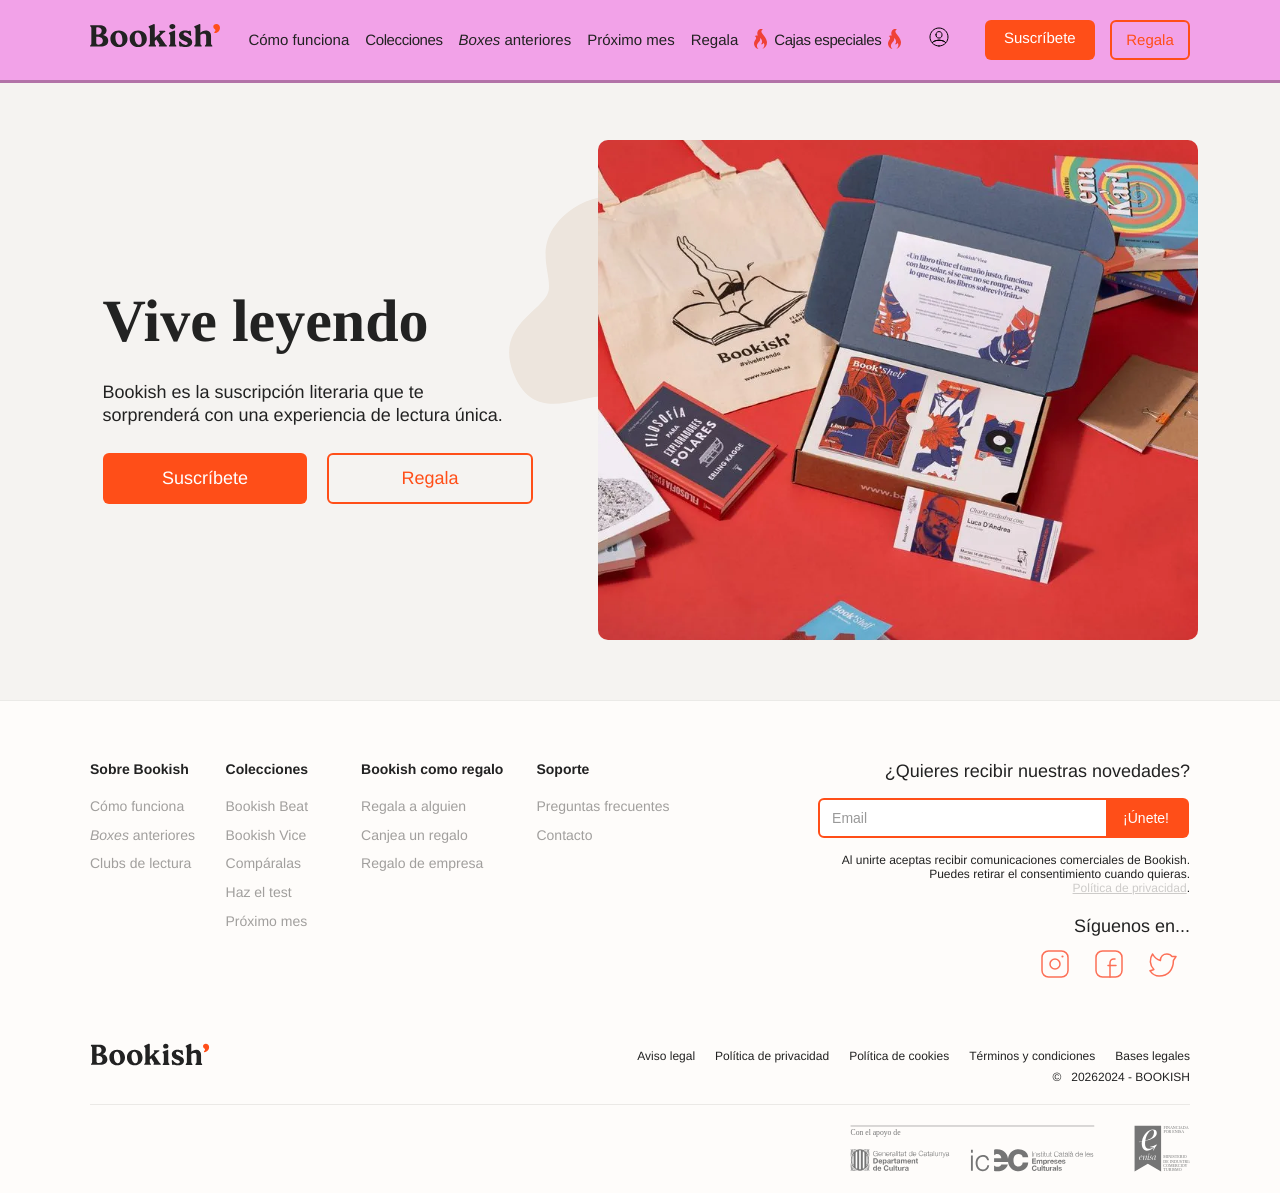
==== commit b3d951c4: "Still developing application" ====
--- a/Bookish - Tu suscripción literaria.html
+++ b/Bookish - Tu suscripción literaria.html
@@ -14,38 +14,7 @@
     <title>Bookish - Tu suscripción literaria</title>
     <link href="Bookish%20-%20Tu%20suscripci%C3%B3n%20literaria_files/new-bookish.webflow.f3809dcb9.min.css"
         rel="stylesheet" type="text/css">
-    <link href="https://fonts.googleapis.com/" rel="preconnect">
-    <link href="https://fonts.gstatic.com/" rel="preconnect" crossorigin="anonymous">
-    <script type="text/javascript" charset="UTF-8" async=""
-        src="Bookish%20-%20Tu%20suscripci%C3%B3n%20literaria_files/state.js"></script>
-    <script type="text/javascript" async="" src="Bookish%20-%20Tu%20suscripci%C3%B3n%20literaria_files/v6.js"></script>
-    <script type="text/javascript" async="" src="Bookish%20-%20Tu%20suscripci%C3%B3n%20literaria_files/js"></script>
-    <script type="text/javascript" async="" src="Bookish%20-%20Tu%20suscripci%C3%B3n%20literaria_files/uc.js"
-        id="Cookiebot"></script>
-    <script async="" src="Bookish%20-%20Tu%20suscripci%C3%B3n%20literaria_files/gtm.js"></script>
-    <script src="Bookish%20-%20Tu%20suscripci%C3%B3n%20literaria_files/webfont.js" type="text/javascript"></script>
     <link rel="stylesheet" href="Bookish%20-%20Tu%20suscripci%C3%B3n%20literaria_files/css.css" media="all">
-    <script
-        type="text/javascript">WebFont.load({ google: { families: ["PT Sans:400,400italic,700,700italic", "Montserrat:100,100italic,200,200italic,300,300italic,400,400italic,500,500italic,600,600italic,700,700italic,800,800italic,900,900italic", "Inconsolata:400,700"] } });</script>
-    <script
-        type="text/javascript">!function (o, c) { var n = c.documentElement, t = " w-mod-"; n.className += t + "js", ("ontouchstart" in o || o.DocumentTouch && c instanceof DocumentTouch) && (n.className += t + "touch") }(window, document);</script>
-    <link
-        href="https://assets-global.website-files.com/6066efceac899333ef24572a/60ab5e005cd420c2015b7c7e_bookish_favicon.png"
-        rel="shortcut icon" type="image/x-icon">
-    <link
-        href="https://assets-global.website-files.com/6066efceac899333ef24572a/60ab5e0ccd8d1a595d7149c8_bookish_webclip.png"
-        rel="apple-touch-icon">
-    <link href="https://www.bookish.es/" rel="canonical"><!-- Google Tag Manager -->
-    <script>(function (w, d, s, l, i) {
-            w[l] = w[l] || []; w[l].push({
-                'gtm.start':
-                    new Date().getTime(), event: 'gtm.js'
-            }); var f = d.getElementsByTagName(s)[0],
-                j = d.createElement(s), dl = l != 'dataLayer' ? '&l=' + l : ''; j.async = true; j.src =
-                    'https://www.googletagmanager.com/gtm.js?id=' + i + dl; f.parentNode.insertBefore(j, f);
-        })(window, document, 'script', 'dataLayer', 'GTM-MS2N8386');</script>
-    <!-- End Google Tag Manager -->
-
     <style>
         body {
             text-rendering: geometricPrecision !important;
@@ -58,14 +27,11 @@
         }
 
     </style>
-
-<meta http-equiv="origin-trial"
-        content="AymqwRC7u88Y4JPvfIF2F37QKylC04248hLCdJAsh8xgOfe/dVJPV3XS3wLFca1ZMVOtnBfVjaCMTVudWM//5g4AAAB7eyJvcmlnaW4iOiJodHRwczovL3d3dy5nb29nbGV0YWdtYW5hZ2VyLmNvbTo0NDMiLCJmZWF0dXJlIjoiUHJpdmFjeVNhbmRib3hBZHNBUElzIiwiZXhwaXJ5IjoxNjk1MTY3OTk5LCJpc1RoaXJkUGFydHkiOnRydWV9">
 </head>
 
 <body class="body-3">
-    <div data-animation="over-left" class="navbar w-nav" data-easing2="ease-out" data-easing="ease-out"
-        data-collapse="medium" data-w-id="2fa34dbb-60c3-e8f7-10e5-faa75fa2ff7d" role="banner" data-no-scroll="1"
+    <div class="navbar w-nav" data-easing2="ease-out" data-easing="ease-out"
+        role="banner" data-no-scroll="1"
         data-duration="200" data-doc-height="1">
         <div class="contenedor-navbar-100">
             <div class="navbar-content dark w-container"><a href="https://www.bookish.es/" aria-current="page"
@@ -376,68 +342,6 @@
         <div data-w-id="0b3b7916-e02e-2729-436f-a8a2c13d8d2a" class="fondo-navbar" style="opacity: 1;"></div>
         <div class="w-nav-overlay" data-wf-ignore="" id="w-nav-overlay-0"></div>
     </div>
-    <div class="section-hero full-navidad">
-        <div class="module-hero full-navidad w-container">
-            <div class="div-hero full">
-                <div class="div-texto-hero">
-                    <h1 class="h1-b-l full">Una Navidad de libro</h1>
-                </div>
-                <div class="div-block-86-copy">
-                    <p class="big-text-b-r-l margin-bottom-20 centered blackfriday">Bookish es la suscripción literaria
-                        que te sorprenderá con una experiencia de lectura única.</p>
-                </div>
-                <div class="div-block-79"><a id="home-button-suscribete"
-                        href="https://www.bookish.es/suscribete-escoge-coleccion-y-plan"
-                        class="suscribete white w-button">Suscríbete</a><a id="home-button-regala"
-                        href="https://www.bookish.es/regala" class="big-button-clear-3 white w-button">Regala</a></div>
-                <div class="div-block-96"><a id="home-button-dia-libro"
-                        href="https://www.bookish.es/suscribete-escoge-coleccion-y-plan" class="w-inline-block"><img
-                            src="Bookish%20-%20Tu%20suscripci%C3%B3n%20literaria_files/6241ac36073e4acdb5df7f48_sticker2.png"
-                            loading="lazy" alt="Especial Día del Libro" width="196" class="sticker"></a></div>
-            </div>
-            <div class="img-hero-full-navidad"><img
-                    src="Bookish%20-%20Tu%20suscripci%C3%B3n%20literaria_files/656d989aa1dc8a36b1d6fea4_hero-navidad2.png"
-                    loading="lazy"
-                    srcset="Bookish%20-%20Tu%20suscripci%C3%B3n%20literaria_files/656d989aa1dc8a36b1d6fea4_hero-navidad2-p-500.png 500w, Bookish%20-%20Tu%20suscripci%C3%B3n%20literaria_files/656d989aa1dc8a36b1d6fea4_hero-navidad2.png 780w"
-                    alt="" sizes="100vw" class="image-155-copy"></div>
-        </div>
-    </div>
-    <div class="section-hero-event">
-        <div class="module-hero-event w-container">
-            <div class="div-hero-left"><img
-                    src="Bookish%20-%20Tu%20suscripci%C3%B3n%20literaria_files/6486ecd5530f85741608d914_img-left.png"
-                    loading="lazy" height="" sizes="100vw" alt=""
-                    srcset="Bookish%20-%20Tu%20suscripci%C3%B3n%20literaria_files/6486ecd5530f85741608d914_img-left-p-500.png 500w, Bookish%20-%20Tu%20suscripci%C3%B3n%20literaria_files/6486ecd5530f85741608d914_img-left-p-800.png 800w, Bookish%20-%20Tu%20suscripci%C3%B3n%20literaria_files/6486ecd5530f85741608d914_img-left-p-1080.png 1080w, Bookish%20-%20Tu%20suscripci%C3%B3n%20literaria_files/6486ecd5530f85741608d914_img-left.png 1221w">
-            </div>
-            <div class="div-hero-event">
-                <div class="div-texto-hero-copy">
-                    <h1 class="h1-b-l-copy">Lee con orgullo y sin prejuicio</h1>
-                </div>
-                <div class="div-block-86-copy-copy">
-                    <p class="big-text-b-r-l margin-bottom-20 centered">Bookish es la suscripción literaria que te
-                        sorprenderá con una experiencia de lectura única.</p>
-                </div>
-                <div class="div-block-79-copy"><a id="home-button-suscribete"
-                        href="https://www.bookish.es/suscribete-escoge-coleccion-y-plan"
-                        class="suscribete w-button">Suscríbete</a><a id="home-button-regala"
-                        href="https://www.bookish.es/regala" class="big-button-clear-3 w-button">Regala</a></div>
-                <div class="div-block-96"><a id="home-button-dia-libro"
-                        href="https://www.bookish.es/suscribete-escoge-coleccion-y-plan" class="w-inline-block"><img
-                            src="Bookish%20-%20Tu%20suscripci%C3%B3n%20literaria_files/6241ac36073e4acdb5df7f48_sticker2.png"
-                            loading="lazy" alt="Especial Día del Libro" width="196" class="sticker"></a></div>
-            </div>
-            <div class="div-block-165"><img
-                    src="Bookish%20-%20Tu%20suscripci%C3%B3n%20literaria_files/648364b60f17a88b8af77ffe_image%209.png"
-                    loading="lazy" sizes="100vw"
-                    srcset="Bookish%20-%20Tu%20suscripci%C3%B3n%20literaria_files/648364b60f17a88b8af77ffe_image%209-p-500.png 500w, Bookish%20-%20Tu%20suscripci%C3%B3n%20literaria_files/648364b60f17a88b8af77ffe_image%209-p-800.png 800w, Bookish%20-%20Tu%20suscripci%C3%B3n%20literaria_files/648364b60f17a88b8af77ffe_image%209.png 991w"
-                    alt="" class="image-142"></div>
-            <div class="div-hero-right"><img
-                    src="Bookish%20-%20Tu%20suscripci%C3%B3n%20literaria_files/6486ecd654e2b257eeccbfe9_img-right.png"
-                    loading="lazy" height="" sizes="100vw" alt=""
-                    srcset="Bookish%20-%20Tu%20suscripci%C3%B3n%20literaria_files/6486ecd654e2b257eeccbfe9_img-right-p-500.png 500w, Bookish%20-%20Tu%20suscripci%C3%B3n%20literaria_files/6486ecd654e2b257eeccbfe9_img-right-p-800.png 800w, Bookish%20-%20Tu%20suscripci%C3%B3n%20literaria_files/6486ecd654e2b257eeccbfe9_img-right-p-1080.png 1080w, Bookish%20-%20Tu%20suscripci%C3%B3n%20literaria_files/6486ecd654e2b257eeccbfe9_img-right.png 1221w">
-            </div>
-        </div>
-    </div>
     <div class="section-hero">
         <div class="module-hero w-container">
             <div class="div-hero">
@@ -473,524 +377,7 @@
                     loading="lazy" id="video-equipo" alt="Caja moviéndose" class="video-equipo"></div>
         </div>
     </div>
-    <div class="section-hero full">
-        <div class="module-hero full w-container">
-            <div class="div-hero full">
-                <div class="div-texto-hero">
-                    <h1 class="h1-b-l full bf">Book Friday</h1>
-                </div>
-                <div class="div-block-86-copy">
-                    <p class="big-text-b-r-l margin-bottom-20 centered blackfriday">Bookish es la suscripción literaria
-                        que te sorprenderá con una experiencia de lectura única.</p>
-                </div>
-                <div class="div-block-79"><a id="home-button-suscribete"
-                        href="https://www.bookish.es/suscribete-escoge-coleccion-y-plan"
-                        class="suscribete w-button">Suscríbete</a><a id="home-button-regala"
-                        href="https://www.bookish.es/regala" class="big-button-clear-3 w-button">Regala</a></div>
-                <div class="div-block-96"><a id="home-button-dia-libro"
-                        href="https://www.bookish.es/suscribete-escoge-coleccion-y-plan" class="w-inline-block"><img
-                            src="Bookish%20-%20Tu%20suscripci%C3%B3n%20literaria_files/6241ac36073e4acdb5df7f48_sticker2.png"
-                            loading="lazy" alt="Especial Día del Libro" width="196" class="sticker"></a></div>
-            </div>
-            <div class="img-hero-full"><img
-                    src="Bookish%20-%20Tu%20suscripci%C3%B3n%20literaria_files/6551e3830fc956749c4a0649_Hero_banner_BookFriday_Desktop.png"
-                    loading="lazy" sizes="100vw" alt="" width="510"
-                    srcset="Bookish%20-%20Tu%20suscripci%C3%B3n%20literaria_files/6551e3830fc956749c4a0649_Hero_banner_BookFriday_Desktop-p-50.png 500w, Bookish%20-%20Tu%20suscripci%C3%B3n%20literaria_files/6551e3830fc956749c4a0649_Hero_banner_BookFriday_Desktop-p-80.png 800w, Bookish%20-%20Tu%20suscripci%C3%B3n%20literaria_files/6551e3830fc956749c4a0649_Hero_banner_BookFriday_Desktop-p-10.png 1080w, Bookish%20-%20Tu%20suscripci%C3%B3n%20literaria_files/6551e3830fc956749c4a0649_Hero_banner_BookFriday_Desktop.png 1422w"
-                    class="image-145"></div>
-        </div>
-    </div>
-    <div class="section-experiencia">
-        <div class="module-3-items w-container">
-            <h2 class="h2-b-c">La <span class="text-span-8">experiencia</span> Bookish</h2>
-            <div class="w-layout-grid grid-3-items home">
-                <div class="white-column-icon home"><img
-                        src="Bookish%20-%20Tu%20suscripci%C3%B3n%20literaria_files/60b11685859dcf247b2e38f0_1_colecciones.gif"
-                        loading="lazy" width="154" alt="3 libros" class="image-20">
-                    <div class="h4-b-c">Suscríbete</div>
-                    <div class="big-text-b-r-c _80">Hay 2 colecciones, elige la tuya y cambia cuando te apetezca.<br>
-                    </div>
-                </div>
-                <div class="white-column-icon home"><img
-                        src="Bookish%20-%20Tu%20suscripci%C3%B3n%20literaria_files/60b116856d8ef83ee273ed88_2A_un_libro_al_mes.gif"
-                        loading="lazy" width="154" alt="Libro moviéndose" class="image-20">
-                    <div class="h4-b-c">Un libro sorpresa al mes</div>
-                    <div class="big-text-b-r-c _80">Entre el 15 y el 20 de cada mes, recibe la mejor novedad editorial.
-                    </div>
-                </div>
-                <div class="white-column-icon home"><img
-                        src="Bookish%20-%20Tu%20suscripci%C3%B3n%20literaria_files/60b116850a0c37419ce80b6f_3_lee_mas.gif"
-                        loading="lazy" width="154" alt="Libro leyéndose" class="image-20">
-                    <div class="h4-b-c">Lee más, descubre, conecta</div>
-                    <div class="big-text-b-r-c _80">Lee como nunca y únete a una comunidad de miles de lectores.</div>
-                </div>
-            </div>
-            <div class="small-text-b-r-c"><span class="text-span-18">Fácil, flexible y sin compromisos de
-                    permanencia.</span></div>
-        </div>
-    </div>
-    <div class="section-masqueunlibro">
-        <div class="container-masque-original w-container">
-            <div class="_01">
-                <h2 class="h2-b-c home">Mucho más que un libro</h2>
-                <p class="big-text-b-r-c ch60">Cada
-                    mes te enviaremos una selección de complementos exclusivos que
-                    iluminarán el antes, el durante y el después de cada lectura.</p>
-            </div>
-            <div class="compra test_ab_original">
-                <div data-w-id="d6578a1c-d6d6-f064-db6a-7e3a26213465" class="frecuency-selector-home">
-                    <div style="color: rgba(34, 34, 34, 0.2);" class="plan-anual">Plan anual</div>
-                    <div class="bakcground-ball">
-                        <div style="transform: translate3d(30px, 0px, 0px) scale3d(1, 1, 1) rotateX(0deg) rotateY(0deg) rotateZ(0deg) skew(0deg); transform-style: preserve-3d;"
-                            class="white-ball"></div>
-                    </div>
-                    <div style="color: rgb(34, 34, 34);" class="plan-mensual">Plan mensual</div>
-                </div>
-                <div class="price-box-2">
-                    <div class="switch-content">
-                        <div class="price-anually" style="display: none;">
-                            <div class="text-block-8 special-theme-offer">22,90€<span
-                                    class="text-span-46 special-theme-offer">/mes</span></div>
-                            <div class="text-block-8">22,90€<span class="text-span-46">/mes</span></div>
-                            <div class="text-discount-special-theme">-20% en todas las cajas!</div>
-                            <div class="xs-text-b-r-c pago">Pago anual</div>
-                        </div>
-                        <div style="display: block;" class="price-monthly">
-                            <div class="text-block-8 special-theme-offer">24,90€<span
-                                    class="text-span-46 special-theme-offer">/mes</span></div>
-                            <div class="text-block-8">24,90€<span class="text-span-46">/mes</span></div>
-                            <div class="text-discount-special-theme">-15% en la primera caja</div>
-                            <div class="xs-text-b-r-c pago">Pago mensual, cancela cuando quieras.</div>
-                        </div>
-                    </div>
-                    <div style="display: none;" class="copy-anual">
-                        <div class="div-block-193"><img
-                                src="Bookish%20-%20Tu%20suscripci%C3%B3n%20literaria_files/61379dfacb63d0d210f0f6c6_tote.png"
-                                loading="lazy" width="88" alt="Totebag Flavita Banana" class="img-tote">
-                            <div class="div-block-194-copy"></div>
-                        </div>
-                        <div class="div-block-93">
-                            <div class="text-block-55-copy">+ Tote bag de Flavita y diario literario de regalo</div>
-                        </div>
-                    </div>
-                    <div class="copy-mensual" style="display: block;">
-                        <div class="div-block-93">
-                            <div class="text-block-55-copy">+ Diario literario de regalo</div>
-                            <div class="div-block-194"></div>
-                        </div>
-                    </div><a href="https://www.bookish.es/suscribete-escoge-coleccion-y-plan"
-                        class="suscribete w-button">¡Suscríbete!</a>
-                </div>
-                <div class="price-box">
-                    <div class="switch-content">
-                        <div class="price-anually" style="display: none;">
-                            <div class="text-block-8 special-theme-offer">22,90€<span
-                                    class="text-span-46 special-theme-offer">/mes</span></div>
-                            <div class="text-block-8">22,90€<span class="text-span-46">/mes</span></div>
-                            <div class="text-discount-special-theme">-20% en todas las cajas!</div>
-                            <div class="xs-text-b-r-c pago">Pago anual</div>
-                        </div>
-                        <div style="display: block;" class="price-monthly">
-                            <div class="text-block-8 special-theme-offer">24,90€<span
-                                    class="text-span-46 special-theme-offer">/mes</span></div>
-                            <div class="text-block-8">24,90€</div>
-                            <div class="text-discount-special-theme">-15% en la primera caja</div>
-                            <div class="xs-text-b-r-c pago">Pago mensual, cancela cuando quieras.</div>
-                        </div>
-                    </div>
-                    <div style="display: none;" class="copy-anual">
-                        <div class="div-block-93-copy"><img
-                                src="Bookish%20-%20Tu%20suscripci%C3%B3n%20literaria_files/61379dfacb63d0d210f0f6c6_tote.png"
-                                loading="lazy" width="88" alt="Totebag Flavita Banana" class="img-tote">
-                            <div class="text-block-55">+ Regalo totebag de Flavita Banana</div>
-                        </div>
-                    </div>
-                    <div class="copy-mensual" style="display: block;"></div><a
-                        href="https://www.bookish.es/suscribete-escoge-coleccion-y-plan"
-                        class="suscribete w-button">¡Suscríbete!</a>
-                </div>
-                <div class="price-box-promo"><img
-                        src="Bookish%20-%20Tu%20suscripci%C3%B3n%20literaria_files/6551f152927d21cb6b88bc3f_bookmark.svg"
-                        loading="lazy" alt="" width="250" class="apostrofe-black-friday april_23_image">
-                    <div class="switch-content">
-                        <div class="price-anually" style="display: none;">
-                            <div class="promo-code">
-                                <div class="text-block-9-copy-2"> Cupón:</div>
-                                <div class="text-block-54">ANUAL20BF</div>
-                            </div>
-                            <div class="precio-anterior-2"> 22,90€ </div>
-                            <div class="text-block-8-copy">11,45€</div>
-                            <div class="copy-text-copy-copy-2"><span class="text-span-57">50% dto.</span> en tu primera
-                                <em>box</em></div>
-                            <div class="xs-text-b-r-c">Pago anual</div>
-                        </div>
-                        <div class="price-monthly promo" style="display: block;">
-                            <div class="div-block-103">
-                                <div class="text-block-9-copy-2"> Cupón:</div>
-                                <div class="text-block-54">BOOKFRIDAY</div>
-                            </div>
-                            <div class="precio-anterior-2"> 24,90€ </div>
-                            <div class="text-block-8-copy-2">17,40€</div>
-                            <div class="copy-text-copy-copy-2"><span class="text-span-57">30% dto.</span> en tu primera
-                                <em>box</em></div>
-                            <div class="xs-text-b-r-c promo">Pago mensual, cancela cuando quieras.</div>
-                        </div>
-                    </div><a href="https://www.bookish.es/suscribete-escoge-coleccion-y-plan"
-                        class="big-button-fill-4 w-button">Suscríbete</a>
-                </div>
-            </div><img class="box-comp"
-                src="Bookish%20-%20Tu%20suscripci%C3%B3n%20literaria_files/61e19bd4293eacabc6b22ea6_prod2.webp"
-                width="1071" height="" alt="Caja Bookish completa" style="display: none;" sizes="100vw" loading="eager"
-                srcset="Bookish%20-%20Tu%20suscripci%C3%B3n%20literaria_files/61e19bd4293eacabc6b22ea6_prod2-p-1080.webp 1080w, Bookish%20-%20Tu%20suscripci%C3%B3n%20literaria_files/61e19bd4293eacabc6b22ea6_prod2-p-1600.jpeg 1600w, Bookish%20-%20Tu%20suscripci%C3%B3n%20literaria_files/61e19bd4293eacabc6b22ea6_prod2-p-2000.jpeg 2000w, Bookish%20-%20Tu%20suscripci%C3%B3n%20literaria_files/61e19bd4293eacabc6b22ea6_prod2.webp 2142w"><img
-                src="Bookish%20-%20Tu%20suscripci%C3%B3n%20literaria_files/61e19bc35f2fd1eac20eca31_prod1.webp"
-                loading="eager" width="1071" style="display: block;" alt="Caja Bookish completa"
-                srcset="Bookish%20-%20Tu%20suscripci%C3%B3n%20literaria_files/61e19bc35f2fd1eac20eca31_prod1-p-500.webp 500w, Bookish%20-%20Tu%20suscripci%C3%B3n%20literaria_files/61e19bc35f2fd1eac20eca31_prod1-p-1080.webp 1080w, Bookish%20-%20Tu%20suscripci%C3%B3n%20literaria_files/61e19bc35f2fd1eac20eca31_prod1-p-1600.jpeg 1600w, Bookish%20-%20Tu%20suscripci%C3%B3n%20literaria_files/61e19bc35f2fd1eac20eca31_prod1-p-2000.jpeg 2000w, Bookish%20-%20Tu%20suscripci%C3%B3n%20literaria_files/61e19bc35f2fd1eac20eca31_prod1.webp 2142w"
-                sizes="(max-width: 991px) 100vw, 1128px" class="box">
-        </div>
-        <div id="suscribete" class="container-masque-navidad w-container">
-            <div class="_01">
-                <h2 class="h2-b-c home">Mucho más que un libro</h2>
-                <p class="big-text-b-r-c ch60">Cada
-                    mes te enviaremos una selección de complementos exclusivos que
-                    iluminarán el antes, el durante y el después de cada lectura.</p>
-            </div>
-            <div class="compra-evento">
-                <div data-w-id="02097a3a-9093-d928-b680-c20b34de044f" class="frecuency-selector-home">
-                    <div class="plan-anual" style="color: rgba(34, 34, 34, 0.2);">Plan anual</div>
-                    <div class="bakcground-ball">
-                        <div class="white-ball"
-                            style="transform: translate3d(30px, 0px, 0px) scale3d(1, 1, 1) rotateX(0deg) rotateY(0deg) rotateZ(0deg) skew(0deg); transform-style: preserve-3d;">
-                        </div>
-                    </div>
-                    <div class="plan-mensual" style="color: rgb(34, 34, 34);">Plan mensual</div>
-                </div>
-                <div class="price-box-promo"><img
-                        src="Bookish%20-%20Tu%20suscripci%C3%B3n%20literaria_files/625148a08308796ce91ddd2d_mes-libro-apostrofe.svg"
-                        loading="lazy" alt="Mes del Libro" width="120" class="apostrofe-black-friday april_23_image">
-                    <div class="switch-content">
-                        <div class="price-anually" style="display: none;">
-                            <div class="precio-anterior-2"> 22,90€ </div>
-                            <div class="text-block-8-copy">11,45€</div>
-                            <div class="copy-text-copy-copy-2"><span class="text-span-57">50% dto.</span> en tu primera
-                                <em>box</em></div>
-                            <div class="xs-text-b-r-c">Pago anual</div>
-                        </div>
-                        <div class="price-monthly promo" style="display: block;">
-                            <div class="precio-anterior-2"> 24,90€ </div>
-                            <div class="text-block-8-copy-2">17,40€</div>
-                            <div class="copy-text-copy-copy-2"><span class="text-span-57">30% dto.</span> en tu primera
-                                <em>box</em></div>
-                            <div class="xs-text-b-r-c promo">Pago mensual, cancela cuando quieras.</div>
-                        </div>
-                    </div>
-                    <div class="copy-anual promo" style="display: none;">
-                        <div class="div-block-94-copy">
-                            <div class="div-block-93-copy"><img
-                                    src="Bookish%20-%20Tu%20suscripci%C3%B3n%20literaria_files/61379dfacb63d0d210f0f6c6_tote.png"
-                                    loading="lazy" width="88" alt="Totebag Flavita Banana" class="img-tote promo">
-                                <div class="text-block-10-copy-2">+ Regalo totebag de Flavita Banana</div>
-                            </div>
-                            <div class="promo-code">
-                                <div class="text-block-9-copy-2"> Cupón:</div>
-                                <div class="text-block-54">MESLIBRO50 </div>
-                            </div>
-                        </div>
-                    </div>
-                    <div class="copy-mensual promo" style="display: block;">
-                        <div class="div-block-103">
-                            <div class="text-block-9-copy-2"> Cupón:</div>
-                            <div class="text-block-54">MESLIBRO30</div>
-                        </div>
-                    </div><a href="https://www.bookish.es/suscribete-escoge-coleccion-y-plan"
-                        class="big-button-fill-4 w-button">Suscríbete</a>
-                </div>
-            </div><img class="box-comp"
-                src="Bookish%20-%20Tu%20suscripci%C3%B3n%20literaria_files/61e19bd4293eacabc6b22ea6_prod2.webp"
-                width="1071" height="" alt="Caja Bookish completa" style="display: none;" sizes="100vw" loading="eager"
-                srcset="Bookish%20-%20Tu%20suscripci%C3%B3n%20literaria_files/61e19bd4293eacabc6b22ea6_prod2-p-1080.webp 1080w, Bookish%20-%20Tu%20suscripci%C3%B3n%20literaria_files/61e19bd4293eacabc6b22ea6_prod2-p-1600.jpeg 1600w, Bookish%20-%20Tu%20suscripci%C3%B3n%20literaria_files/61e19bd4293eacabc6b22ea6_prod2-p-2000.jpeg 2000w, Bookish%20-%20Tu%20suscripci%C3%B3n%20literaria_files/61e19bd4293eacabc6b22ea6_prod2.webp 2142w"><img
-                src="Bookish%20-%20Tu%20suscripci%C3%B3n%20literaria_files/61e19bc35f2fd1eac20eca31_prod1.webp"
-                loading="eager" width="1071" style="display: block;" alt="Caja Bookish completa"
-                srcset="Bookish%20-%20Tu%20suscripci%C3%B3n%20literaria_files/61e19bc35f2fd1eac20eca31_prod1-p-500.webp 500w, Bookish%20-%20Tu%20suscripci%C3%B3n%20literaria_files/61e19bc35f2fd1eac20eca31_prod1-p-1080.webp 1080w, Bookish%20-%20Tu%20suscripci%C3%B3n%20literaria_files/61e19bc35f2fd1eac20eca31_prod1-p-1600.jpeg 1600w, Bookish%20-%20Tu%20suscripci%C3%B3n%20literaria_files/61e19bc35f2fd1eac20eca31_prod1-p-2000.jpeg 2000w, Bookish%20-%20Tu%20suscripci%C3%B3n%20literaria_files/61e19bc35f2fd1eac20eca31_prod1.webp 2142w"
-                sizes="100vw" class="box">
-        </div>
-    </div>
-    <div class="section-social-proof">
-        <div data-delay="4000" data-animation="slide" class="slider w-slider" data-autoplay="true"
-            data-easing="ease-in-out" data-hide-arrows="false" data-disable-swipe="false" data-autoplay-limit="0"
-            data-nav-spacing="6" data-duration="500" data-infinite="true" role="region" aria-label="carousel">
-            <div class="mask-2 w-slider-mask" id="w-slider-mask-0">
-                <div class="slide-3 w-slide" aria-label="1 of 6" role="group"
-                    style="transition: all, transform 500ms ease-in-out; transform: translateX(-1665px); opacity: 1;"
-                    aria-hidden="true">
-                    <div class="sp-div" aria-hidden="true">
-                        <div class="big-text-b-r-c margin-bottom-20" aria-hidden="true">«Si quieres dejar a un lado
-                            tanta conexión digital y relajarte un rato al calor de un buen libro, Bookish es para ti.»
-                        </div><img
-                            src="Bookish%20-%20Tu%20suscripci%C3%B3n%20literaria_files/606dc857481d1872b8d9c436_La_Vanguardia.svg"
-                            loading="lazy" height="" alt="Logo La Vanguardia" class="logo-blurb" aria-hidden="true">
-                    </div>
-                </div>
-                <div class="slide-3 w-slide" aria-label="2 of 6" role="group"
-                    style="transition: all, transform 500ms ease-in-out; transform: translateX(-1665px); opacity: 1;"
-                    aria-hidden="true">
-                    <div class="sp-div" aria-hidden="true">
-                        <div class="big-text-b-r-c margin-bottom-20" aria-hidden="true">«Volverás a leer»</div><img
-                            src="Bookish%20-%20Tu%20suscripci%C3%B3n%20literaria_files/60ab92a80763204e6d138a33_logo_city-confidential.svg"
-                            loading="lazy" width="160" alt="Logo city Confidential" class="logo-blurb"
-                            aria-hidden="true">
-                    </div>
-                </div>
-                <div class="slide-3 w-slide" aria-label="3 of 6" role="group"
-                    style="transition: all, transform 500ms ease-in-out; transform: translateX(-1665px); opacity: 1;"
-                    aria-hidden="true">
-                    <div class="sp-div" aria-hidden="true">
-                        <div class="big-text-b-r-c margin-bottom-20" aria-hidden="true">«Les
-                            sigo desde hace tiempo y puedo decir que su buen gusto y criterio para
-                            seleccionar las lecturas es tan exquisito como incuestionable»</div><img
-                            src="Bookish%20-%20Tu%20suscripci%C3%B3n%20literaria_files/606dc9ce5f32a624de2280d3_Vanity_Fair_Logo.svg"
-                            loading="lazy" width="140" alt="Logo Vanity Fair" class="logo-blurb _2" aria-hidden="true">
-                    </div>
-                </div>
-                <div class="slide-3 w-slide" aria-label="4 of 6" role="group"
-                    style="transition: all, transform 500ms ease-in-out; transform: translateX(-1665px); opacity: 1;">
-                    <div class="sp-div">
-                        <div class="big-text-b-r-c margin-bottom-20">«Una alternativa para comprar libros online sin
-                            tener que recurrir a Amazon.»</div><img
-                            src="Bookish%20-%20Tu%20suscripci%C3%B3n%20literaria_files/60ab92a875a56b316f593fef_logo_independiente.svg"
-                            loading="lazy" height="" alt="Logo El Independiente" class="logo-blurb">
-                    </div>
-                </div>
-                <div class="slide-3 w-slide" aria-label="5 of 6" role="group"
-                    style="transition: all, transform 500ms ease-in-out; transform: translateX(-1665px); opacity: 1;">
-                    <div class="sp-div">
-                        <div class="big-text-b-r-c margin-bottom-20">«Bookish
-                            quiere convertir la lectura en una experiencia de los sentidos, una
-                            aventura inolvidable, y proporcionar un valor añadido al simple gesto de
-                            adquirir un libro.»</div><img
-                            src="Bookish%20-%20Tu%20suscripci%C3%B3n%20literaria_files/60ab92a83bb7bf5e203c0a4b_logo_nuvol.svg"
-                            loading="lazy" height="" alt="Logo Núvol" class="logo-blurb _3">
-                    </div>
-                </div>
-                <div class="slide-3 w-slide" aria-label="6 of 6" role="group"
-                    style="transition: all, transform 500ms ease-in-out; transform: translateX(-1665px); opacity: 1;">
-                    <div class="sp-div">
-                        <div class="big-text-b-r-c margin-bottom-20">«Bookish es un regalo que te haces a ti mismo todos
-                            los meses.»</div><img
-                            src="Bookish%20-%20Tu%20suscripci%C3%B3n%20literaria_files/60ab92a838f72f4ca261d829_logo_libros-literatura.svg"
-                            loading="lazy" height="" alt="Logo Libros y Literatura" class="logo-blurb">
-                    </div>
-                </div>
-                <div aria-live="off" aria-atomic="true" class="w-slider-aria-label" data-wf-ignore="">Slide 2 of 2.
-                </div>
-            </div>
-            <div class="left-arrow-2 w-slider-arrow-left" role="button" tabindex="0" aria-controls="w-slider-mask-0"
-                aria-label="previous slide">
-                <div class="icon-4 w-icon-slider-left"></div>
-            </div>
-            <div class="right-arrow w-slider-arrow-right" role="button" tabindex="0" aria-controls="w-slider-mask-0"
-                aria-label="next slide">
-                <div class="w-icon-slider-right"></div>
-            </div>
-            <div class="slide-nav w-slider-nav w-round">
-                <div class="w-slider-dot" data-wf-ignore="" aria-label="Show slide 1 of 2" aria-pressed="false"
-                    role="button" tabindex="-1" style="margin-left: 6px; margin-right: 6px;"></div>
-                <div class="w-slider-dot w-active" data-wf-ignore="" aria-label="Show slide 2 of 2" aria-pressed="true"
-                    role="button" tabindex="0" style="margin-left: 6px; margin-right: 6px;"></div>
-            </div>
-        </div>
-        <div class="w-embed">
-            <style>
-                .w-slider-dot.w-active {
-                    background: #fff;
-                    border: 2px solid #fff;
-                }
 
-                .w-slider-dot {
-                    color: #fff;
-                    background: none;
-                    border: 2px solid #fff;
-                }
-            </style>
-        </div>
-    </div>
-    <div class="section-apetece">
-        <div class="module-3-column w-container">
-            <h2 class="h2-b-c">¿Qué te apetece leer?</h2>
-            <div class="big-text-b-r-c">Elige entre 2 colecciones pensadas para gustos y momentos diferentes.</div>
-            <div class="w-layout-grid grid-3-columns-2">
-                <div class="white-column home">
-                    <div class="div-block-78">
-                        <div class="xxs-text-g-m-l">colección</div><img
-                            src="Bookish%20-%20Tu%20suscripci%C3%B3n%20literaria_files/609d60ce9f365d6555e12cde_bookish_beat_logo.svg"
-                            loading="lazy" width="250" alt="Logo Bookish Beat" class="image-logo">
-                    </div>
-                    <div class="div-block-9">
-                        <div class="check-div home"><img
-                                src="Bookish%20-%20Tu%20suscripci%C3%B3n%20literaria_files/606b1c5b1cff2cd804f2f644_checkBlue.svg"
-                                loading="lazy" width="20" alt="Imagen decorativa Bookish" class="check-list">
-                            <div class="list">Si te pone el lado <em>indie </em>del mundo editorial.</div>
-                        </div>
-                        <div class="check-div home"><img
-                                src="Bookish%20-%20Tu%20suscripci%C3%B3n%20literaria_files/606b1c5b1cff2cd804f2f644_checkBlue.svg"
-                                loading="lazy" width="20" alt="Imagen decorativa Bookish" class="check-list">
-                            <div class="list">Sin prejuicio de estilo: novela, autoficción, relato…</div>
-                        </div>
-                        <div class="check-div home"><img
-                                src="Bookish%20-%20Tu%20suscripci%C3%B3n%20literaria_files/606b1c5b1cff2cd804f2f644_checkBlue.svg"
-                                loading="lazy" width="20" alt="Imagen decorativa Bookish" class="check-list">
-                            <div class="list">Con carácter propio y fuera de lo convencional</div>
-                        </div>
-                        <div class="check-div home"><img
-                                src="Bookish%20-%20Tu%20suscripci%C3%B3n%20literaria_files/606b1c5b1cff2cd804f2f644_checkBlue.svg"
-                                loading="lazy" width="20" alt="Imagen decorativa Bookish" class="check-list">
-                            <div class="list">Para descubrir las nuevas voces del panorama literario.</div>
-                        </div>
-                    </div>
-                    <div class="cta-list"><a
-                            href="https://www.bookish.es/suscribete-escoge-coleccion-y-plan?collection=beat"
-                            class="suscribete w-button">Suscríbete</a><a href="https://www.bookish.es/coleccion-beat"
-                            class="link-sub margin-top-20">Sigue leyendo</a></div>
-                </div>
-                <div class="white-column home">
-                    <div class="div-block-78">
-                        <div class="xxs-text-g-m-l">colección</div><img
-                            src="Bookish%20-%20Tu%20suscripci%C3%B3n%20literaria_files/609d5e604482a06df9868244_bookish_vice_logo.svg"
-                            loading="lazy" width="250" alt="Logo Bookish Vice" class="image-logo">
-                    </div>
-                    <div class="div-block-9">
-                        <div class="check-div home"><img
-                                src="Bookish%20-%20Tu%20suscripci%C3%B3n%20literaria_files/606c218bf09e8eb3ccd3f1f4_checkYellow.svg"
-                                loading="lazy" width="20" alt="Imagen decorativa Bookish" class="check-list">
-                            <div class="list">Si lo tuyo es un buen argumento y un mejor final.</div>
-                        </div>
-                        <div class="check-div home"><img
-                                src="Bookish%20-%20Tu%20suscripci%C3%B3n%20literaria_files/606c218bf09e8eb3ccd3f1f4_checkYellow.svg"
-                                loading="lazy" width="20" alt="Imagen decorativa Bookish" class="check-list">
-                            <div class="list">Novelas destinadas a convertirse en <em>bestsellers</em>.</div>
-                        </div>
-                        <div class="check-div home"><img
-                                src="Bookish%20-%20Tu%20suscripci%C3%B3n%20literaria_files/606c218bf09e8eb3ccd3f1f4_checkYellow.svg"
-                                loading="lazy" width="20" alt="Imagen decorativa Bookish" class="check-list">
-                            <div class="list">Ágil y adictivo, para leer de un tirón.</div>
-                        </div>
-                        <div class="check-div home"><img
-                                src="Bookish%20-%20Tu%20suscripci%C3%B3n%20literaria_files/606c218bf09e8eb3ccd3f1f4_checkYellow.svg"
-                                loading="lazy" width="20" alt="Imagen decorativa Bookish" class="check-list">
-                            <div class="list">Para engancharte y vibrar con una gran historia.</div>
-                        </div>
-                    </div>
-                    <div class="cta-list"><a
-                            href="https://www.bookish.es/suscribete-escoge-coleccion-y-plan?collection=vice"
-                            class="suscribete w-button">Suscríbete</a><a href="https://www.bookish.es/coleccion-vice"
-                            class="link-sub margin-top-20">Sigue leyendo</a></div>
-                </div>
-                <div class="white-column-alt">
-                    <div class="div-block-78">
-                        <div class="xxs-text-g-m-l">colección</div><img
-                            src="Bookish%20-%20Tu%20suscripci%C3%B3n%20literaria_files/609d60ce861ee64a14722933_bookish_real_logo.svg"
-                            loading="lazy" width="250" alt="Logo Bookish Real" class="image-logo">
-                    </div>
-                    <div class="div-block-9">
-                        <div class="check-div home"><img
-                                src="Bookish%20-%20Tu%20suscripci%C3%B3n%20literaria_files/606c21ca8258bdd94c7a5fe3_checkGreen.svg"
-                                loading="lazy" width="20" alt="Imagen decorativa Bookish" class="check-list">
-                            <div class="list">Si para ti la realidad supera a la ficción.</div>
-                        </div>
-                        <div class="check-div home"><img
-                                src="Bookish%20-%20Tu%20suscripci%C3%B3n%20literaria_files/606c21ca8258bdd94c7a5fe3_checkGreen.svg"
-                                loading="lazy" width="20" alt="Imagen decorativa Bookish" class="check-list">
-                            <div class="list">La no ficción más actual e irresistible.</div>
-                        </div>
-                        <div class="check-div home"><img
-                                src="Bookish%20-%20Tu%20suscripci%C3%B3n%20literaria_files/606c21ca8258bdd94c7a5fe3_checkGreen.svg"
-                                loading="lazy" width="20" alt="Imagen decorativa Bookish" class="check-list">
-                            <div class="list">Todo el rigor de una forma amena y accesible.</div>
-                        </div>
-                        <div class="check-div home"><img
-                                src="Bookish%20-%20Tu%20suscripci%C3%B3n%20literaria_files/606c21ca8258bdd94c7a5fe3_checkGreen.svg"
-                                loading="lazy" width="20" alt="Imagen decorativa Bookish" class="check-list">
-                            <div class="list">Para saber más y profundizar en los temas clave del momento.</div>
-                        </div>
-                    </div>
-                    <div class="cta-list w-clearfix"><a
-                            href="https://www.bookish.es/suscribete-escoge-coleccion-y-plan?collection=real"
-                            class="big-button-fill margin-top-20 w-button">Suscríbete</a><a
-                            href="https://www.bookish.es/coleccion-real" class="link-sub margin-top-20">Sigue
-                            leyendo</a></div>
-                </div>
-            </div>
-            <div class="small-text-b-r-c"><span class="text-span-12">¡Sin compromiso!<br>Puedes cambiar de colección
-                    cuando quieras.</span></div>
-        </div>
-    </div>
-    <div class="section-equipo">
-        <div class="container-equipo w-container">
-            <div class="div-equipo-img"><img
-                    src="Bookish%20-%20Tu%20suscripci%C3%B3n%20literaria_files/60b52a8566ed2786159019c4_bookish_home_equipo_bookish.webp"
-                    loading="lazy" alt="Libros" class="image-equipo"><img
-                    src="Bookish%20-%20Tu%20suscripci%C3%B3n%20literaria_files/62823cba22c153199aff46eb_coma.svg"
-                    loading="lazy" alt="" class="coma-2"></div>
-            <div class="div-equipo-txt w-clearfix">
-                <h3 class="h3-b-l">El camino<br>hacia los buenos libros</h3>
-                <p class="big-text-b-r-l">Ser
-                    lectores nos enseña una manera privilegiada de estar en el mundo, una
-                    en que el refugio, el calor y la compañía están garantizados y siempre
-                    disponibles en forma de libro. Es una pasión que te cambia la vida,
-                    aunque cultivarla no siempre es sencillo. Con las decenas de miles de
-                    títulos que se publican y tanto ruido ahí fuera, no es fácil dar con los
-                    libros adecuados. Los que obran el milagro del cambio, los que
-                    recordaremos siempre. Los buenos de verdad.<br>‍<br>Teníamos un plan:
-                    vivir siempre en contacto con esa clase de libros y con las personas que
-                    los aman. Fuera como fuera. El plan se convirtió en vocación y la
-                    vocación nos ha llevado a crear una familia extraordinaria. Hemos
-                    convertido la suerte de encontrar el libro perfecto en una costumbre, en
-                    un acontecimiento mensual que compartimos con miles de lectores. Porque
-                    el camino hacia los buenos libros debería ser libre y sin obstáculos.<br></p><img
-                    src="Bookish%20-%20Tu%20suscripci%C3%B3n%20literaria_files/60ab765bc33d6fc4c68f29ab_firma-equipo.svg"
-                    loading="lazy" alt="Firma Equipo Bookish" class="firma">
-            </div>
-        </div>
-    </div>
-    <div class="section-descubre">
-        <div class="contanier-descubre w-container"><img
-                src="Bookish%20-%20Tu%20suscripci%C3%B3n%20literaria_files/60b4ea11478a791cd60d23d7_bookish_test_literario%20(1).gif"
-                loading="lazy" width="250" alt="3 libros" class="image-ilu-libros">
-            <h2 class="h2-b-c">Descubre al <span class="text-span-9">lector</span> que hay en ti</h2>
-            <p class="big-text-b-r-c ch-45 margin-bottom-40">Nuestro test literario te dirá en menos de 2 minutos cuál
-                es tu colección.</p><a href="https://www.bookish.es/test-literario" class="big-button-fill w-button">Haz
-                el test</a>
-        </div>
-    </div>
-    <div class="section-zigzag">
-        <div class="container-libro w-container">
-            <div class="div-zigzag-izquierda-copy"><img
-                    src="Bookish%20-%20Tu%20suscripci%C3%B3n%20literaria_files/619626667824df9ded115d5e_Bookish-christmas-home-2-regalazo.webp"
-                    loading="lazy" width="520" sizes="(max-width: 767px) 90vw, (max-width: 991px) 640px, 51vw"
-                    alt="Caja Bookish Libro"
-                    srcset="Bookish%20-%20Tu%20suscripci%C3%B3n%20literaria_files/619626667824df9ded115d5e_Bookish-christmas-home-2-regalazo-.webp 500w, Bookish%20-%20Tu%20suscripci%C3%B3n%20literaria_files/619626667824df9ded115d5e_Bookish-christmas-home-2-regalazo.webp 1040w"
-                    class="img-regalazo">
-                <div class="div-equipo-txt">
-                    <h3 class="h3-b-l">Bookish es un regalazo</h3>
-                    <p class="big-text-b-r-l margin-bottom-40">No hay mejor regalo que la pasión por los libros y en
-                        Bookish la servimos en bandeja. Seguro que aciertas.</p><a href="https://www.bookish.es/regala"
-                        class="big-button-fill w-button">Regala Bookish</a>
-                </div>
-            </div>
-            <div class="div-zigzag-derecha-copy"><img
-                    src="Bookish%20-%20Tu%20suscripci%C3%B3n%20literaria_files/60b52aeee58e00f33ccb1664_bookish_home_clubs_de_lectura.webp"
-                    loading="lazy" width="600" sizes="(max-width: 767px) 90vw, (max-width: 991px) 80vw, 58vw"
-                    alt="Clubs de lectura"
-                    srcset="Bookish%20-%20Tu%20suscripci%C3%B3n%20literaria_files/60b52aeee58e00f33ccb1664_bookish_home_clubs_de_lectura-p-50.webp 500w, Bookish%20-%20Tu%20suscripci%C3%B3n%20literaria_files/60b52aeee58e00f33ccb1664_bookish_home_clubs_de_lectura.webp 1200w"
-                    class="img-clubs">
-                <div class="div-equipo-txt-copy">
-                    <h3 class="h3-b-l">Clubs de lectura</h3>
-                    <p class="big-text-b-r-l margin-bottom-40">Bookish no se termina en la última página: conecta con
-                        nuestra comunidad de lectores y únete al club.</p><a
-                        href="https://www.bookish.es/clubs-de-lectura" class="big-button-fill w-button">Entra en un
-                        club</a>
-                </div>
-            </div>
-        </div>
-    </div>
     <div class="footer">
         <div class="container-1100 w-container">
             <div class="w-layout-grid footer-grid">
@@ -1122,32 +509,6 @@
                     loading="lazy" alt="Con el apoyo de: Generalitat, ICEC, ENISA" class="image-46"></div>
         </div>
     </div>
-    <script src="Bookish%20-%20Tu%20suscripci%C3%B3n%20literaria_files/jquery-3.5.1.min.dc5e7f18c8.js"
-        type="text/javascript" integrity="sha256-9/aliU8dGd2tb6OSsuzixeV4y/faTqgFtohetphbbj0="
-        crossorigin="anonymous"></script>
-    <script src="Bookish%20-%20Tu%20suscripci%C3%B3n%20literaria_files/webflow.2fe24c2b4.js"
-        type="text/javascript"></script><!-- Google Tag Manager (noscript) -->
-    <noscript><iframe src="https://www.googletagmanager.com/ns.html?id=GTM-MS2N8386" height="0" width="0"
-            style="display:none;visibility:hidden"></iframe></noscript>
-    <!-- End Google Tag Manager (noscript) -->
-
-
-    <!-- Script para cambiar boton del Menu según slug del sitio web -->
-    <script>
-        if (window.location.pathname.indexOf('regala') > 0) {
-            document.getElementById("subscribe").setAttribute("href", "https://www.bookish.es/regala-escoge-meses");
-            document.getElementById("subscribe").innerHTML = "Regala";
-            $('#regala').hide();
-        }
-    </script>
-
-
-
-    <iframe style="display: none; position: absolute; width: 1px; height: 1px; top: -9999px;" name="__uspapiLocator"
-        tabindex="-1" role="presentation" aria-hidden="true" title="Blank"></iframe><iframe
-        style="position: absolute; width: 1px; height: 1px; top: -9999px;" tabindex="-1" role="presentation"
-        aria-hidden="true" title="Blank"
-        src="Bookish%20-%20Tu%20suscripci%C3%B3n%20literaria_files/bc-v4.html"></iframe>
 </body>
 
 </html>
